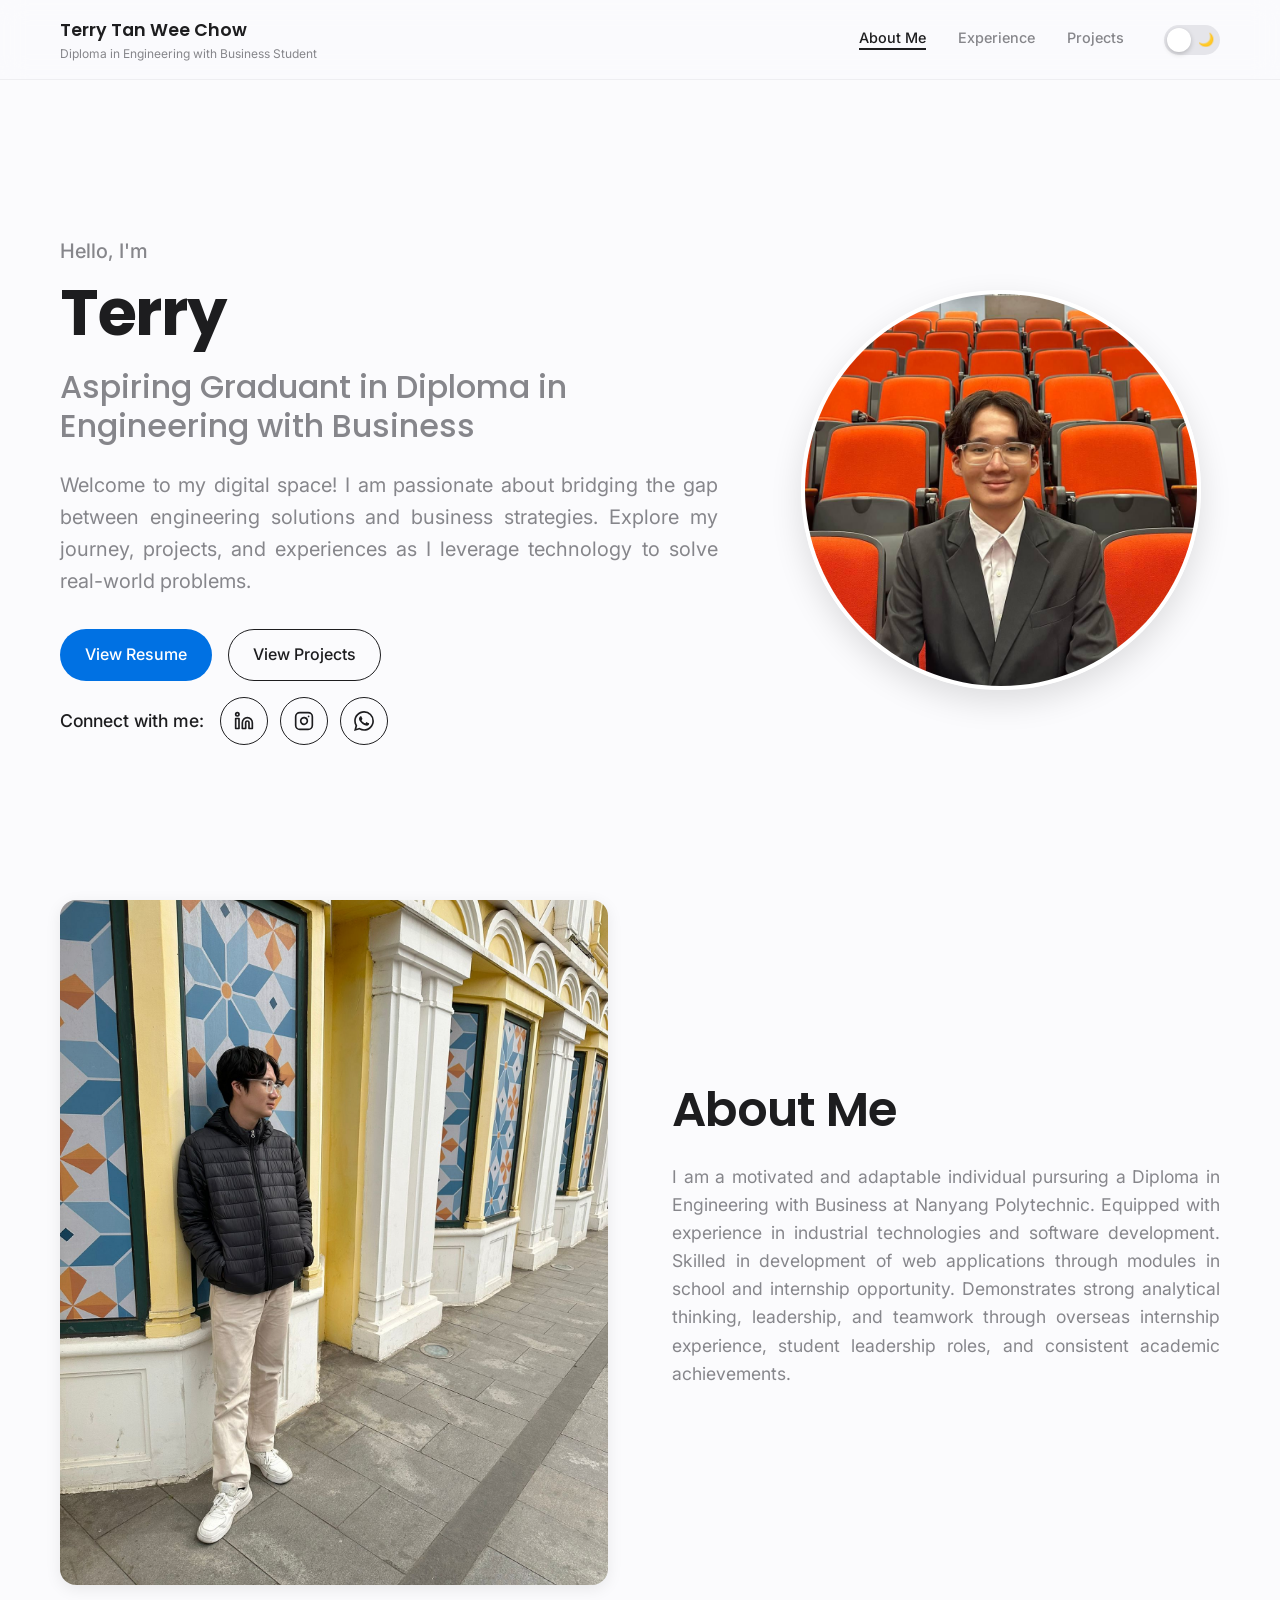
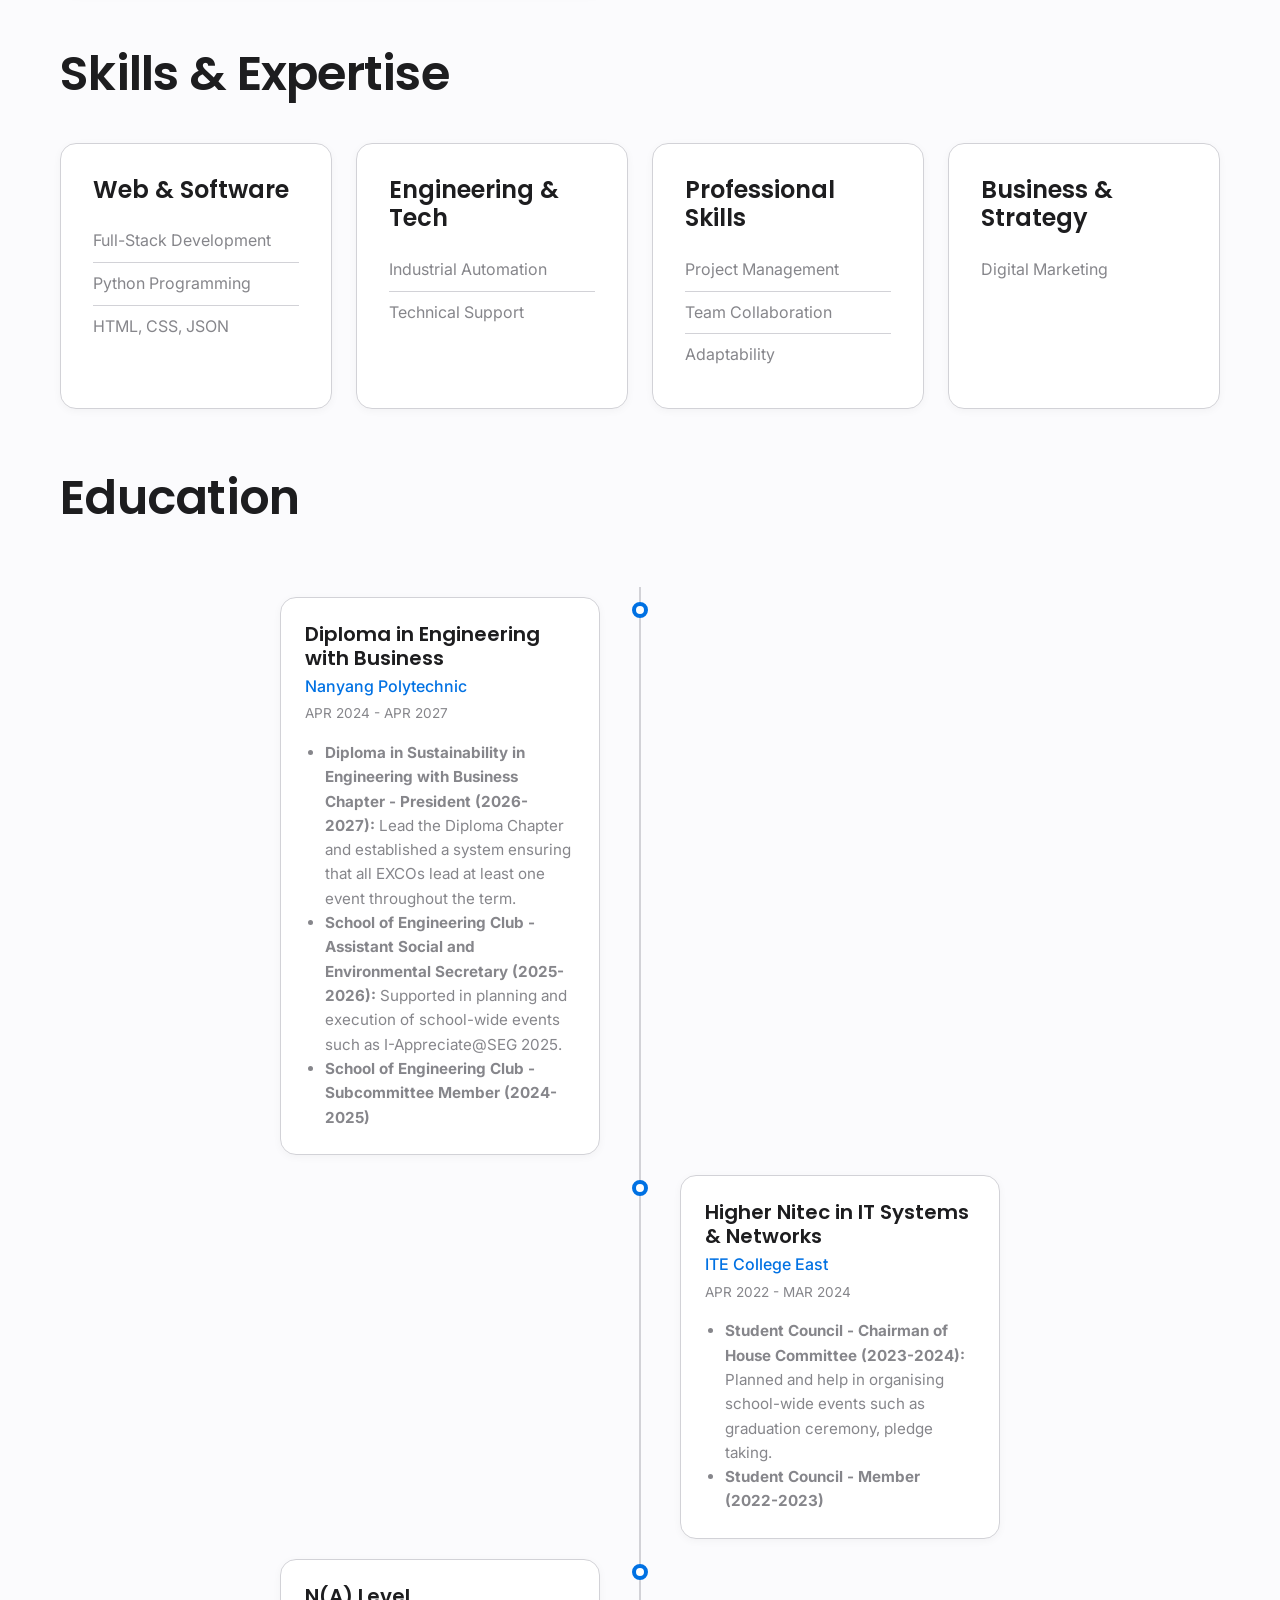
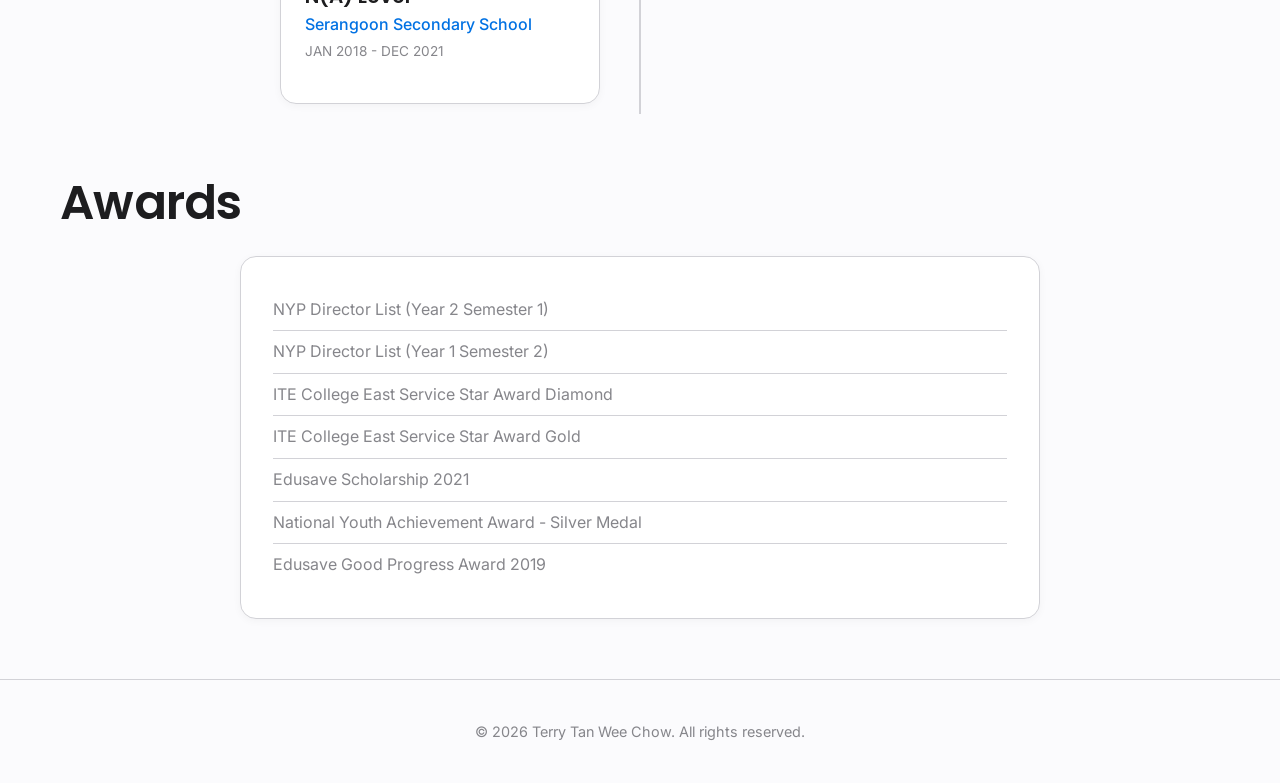
==== index.html @ 7a1ddddc "Add files via upload" ====
<!DOCTYPE html>
<html lang="en">

<head>
  <meta charset="UTF-8">
  <meta name="viewport" content="width=device-width, initial-scale=1.0">
  <title>About Me | Portfolio</title>
  <link rel="stylesheet" href="style/style.css">
  <link rel="preconnect" href="https://fonts.googleapis.com">
  <link rel="preconnect" href="https://fonts.gstatic.com" crossorigin>
  <link
    href="https://fonts.googleapis.com/css2?family=Inter:wght@300;400;500;600&family=Poppins:wght@500;600;700&display=swap"
    rel="stylesheet">
</head>

<body>

  <!-- Navigation -->
  <nav class="navbar" id="navbar">
    <div class="nav-container">
      <div class="nav-brand">
        <span class="nav-name">Terry Tan Wee Chow</span>
        <span class="nav-subtitle">Diploma in Engineering with Business Student</span>
      </div>
      <button class="mobile-menu-btn" id="mobileMenuBtn" aria-label="Toggle Menu">
        <span class="mobile-menu-icon"></span>
      </button>
      <ul class="nav-links" id="navLinks">
        <li><a href="index.html" class="nav-link active">About Me</a></li>
        <li><a href="resume.html" class="nav-link">Experience</a></li>
        <li><a href="project.html" class="nav-link">Projects</a></li>
        <li style="display: flex; align-items: center; margin-left: 8px;">
          <label class="theme-switch" for="darkModeToggle" aria-label="Toggle Dark Mode">
            <input type="checkbox" id="darkModeToggle" />
            <div class="theme-slider">
              <span class="icon">☀️</span>
              <span class="icon">🌙</span>
            </div>
          </label>
        </li>
      </ul>
    </div>
  </nav>

  <!-- Hero Section -->
  <section class="hero container fade-in delay-1">
    <div class="hero-grid">
      <div class="hero-content">
        <span class="hero-greeting">Hello, I'm</span>
        <h1 class="heading-xl">Terry</h1>
        <h2 class="text-muted" style="font-size: clamp(1.2rem, 3vw, 2rem); font-weight: 500; margin-bottom: 24px;">
          Aspiring Graduant in Diploma in Engineering with Business</h2>
        <p class="text-lead" style="text-align: justify;">
          Welcome to my digital space! I am passionate about bridging the gap between engineering solutions and business
          strategies. Explore my journey, projects, and experiences as I leverage technology to solve real-world
          problems.
        </p>
        <div class="btn-group">
          <a href="resume.html" class="btn btn-primary">View Resume</a>
          <a href="project.html" class="btn btn-secondary">View Projects</a>
          <div style="display: flex; align-items: center; gap: 12px; flex-wrap: wrap;">
            <span style="font-weight: 500; font-size: 1.1rem; margin-right: 4px;">Connect with me:</span>
            <a href="https://www.linkedin.com/in/terry-tan-40a7b7249" class="btn btn-secondary btn-icon"
              aria-label="LinkedIn">
              <svg viewBox="0 0 24 24" fill="none" stroke="currentColor" stroke-width="2" stroke-linecap="round"
                stroke-linejoin="round" style="width: 20px; height: 20px;">
                <path d="M16 8a6 6 0 0 1 6 6v7h-4v-7a2 2 0 0 0-2-2 2 2 0 0 0-2 2v7h-4v-7a6 6 0 0 1 6-6z"></path>
                <rect x="2" y="9" width="4" height="12"></rect>
                <circle cx="4" cy="4" r="2"></circle>
              </svg>
            </a>
            <a href="https://www.instagram.com/hello.terry_/?hl=en" class="btn btn-secondary btn-icon"
              aria-label="Instagram">
              <svg viewBox="0 0 24 24" fill="none" stroke="currentColor" stroke-width="2" stroke-linecap="round"
                stroke-linejoin="round" style="width: 20px; height: 20px;">
                <rect x="2" y="2" width="20" height="20" rx="5" ry="5"></rect>
                <path d="M16 11.37A4 4 0 1 1 12.63 8 4 4 0 0 1 16 11.37z"></path>
                <line x1="17.5" y1="6.5" x2="17.51" y2="6.5"></line>
              </svg>
            </a>
            <a href="https://wa.me/6590514748" class="btn btn-secondary btn-icon" aria-label="WhatsApp">
              <svg viewBox="0 0 24 24" fill="currentColor" stroke="none" style="width: 20px; height: 20px;">
                <path
                  d="M17.472 14.382c-.297-.149-1.758-.867-2.03-.967-.273-.099-.471-.148-.67.15-.197.297-.767.966-.94 1.164-.173.199-.347.223-.644.075-.297-.15-1.255-.463-2.39-1.475-.883-.788-1.48-1.761-1.653-2.059-.173-.297-.018-.458.13-.606.134-.133.298-.347.446-.52.149-.174.198-.298.298-.497.099-.198.05-.371-.025-.52-.075-.149-.669-1.612-.916-2.207-.242-.579-.487-.5-.669-.51a12.8 12.8 0 0 0-.57-.01c-.198 0-.52.074-.792.372-.272.297-1.04 1.016-1.04 2.479 0 1.462 1.065 2.875 1.213 3.074.149.198 2.096 3.2 5.077 4.487.709.306 1.262.489 1.694.625.712.227 1.36.195 1.871.118.571-.085 1.758-.719 2.006-1.413.248-.694.248-1.289.173-1.413-.074-.124-.272-.198-.57-.347m-5.421 7.403h-.004a9.87 9.87 0 0 1-5.031-1.378l-.361-.214-3.741.982.998-3.648-.235-.374a9.86 9.86 0 0 1-1.51-5.26c.001-5.45 4.436-9.884 9.888-9.884 2.64 0 5.122 1.03 6.988 2.898a9.825 9.825 0 0 1 2.893 6.994c-.003 5.45-4.437 9.884-9.885 9.884m8.413-18.297A11.815 11.815 0 0 0 12.05 0C5.495 0 .16 5.335.157 11.892c0 2.096.547 4.142 1.588 5.945L.057 24l6.305-1.654a11.882 11.882 0 0 0 5.683 1.448h.005c6.554 0 11.89-5.335 11.893-11.893a11.821 11.821 0 0 0-3.48-8.413Z">
                </path>
              </svg>
            </a>
          </div>
        </div>
      </div>
      <div class="hero-image-wrapper fade-in delay-2">
        <img src="style/images/Terry CV Photo.jpeg" alt="Profile Placeholder" class="hero-image" loading="lazy">
      </div>
    </div>
  </section>

  <!-- About Me Section -->
  <section class="container fade-in delay-2" id="about">
    <div class="about-grid">
      <div class="about-image-wrapper">
        <img src="style/images/portfolio photo.jpeg" alt="About Me Image Placeholder" class="about-image"
          loading="lazy">
      </div>
      <div class="about-text">
        <h2 class="heading-lg">About Me</h2>
        <p style="text-align: justify;">
          I am a motivated and adaptable individual pursuring a Diploma in Engineering with Business at Nanyang
          Polytechnic. Equipped with experience in industrial technologies and software development. Skilled in
          development of web applications through modules in school and internship opportunity. Demonstrates strong
          analytical thinking, leadership, and teamwork through overseas internship experience, student leadership
          roles, and consistent academic achievements.
        </p>
      </div>
    </div>
  </section>

  <!-- Skills Section -->
  <section class="container fade-in delay-3" style="padding-top: 60px;">
    <h2 class="heading-lg text-center">Skills & Expertise</h2>
    <div class="skills-grid">
      <!-- Web & Software Card -->
      <div class="skill-card">
        <h3 class="heading-md">Web & Software</h3>
        <ul class="skill-list">
          <li>Full-Stack Development</li>
          <li>Python Programming</li>
          <li>HTML, CSS, JSON</li>
        </ul>
      </div>
      <!-- Engineering Card -->
      <div class="skill-card">
        <h3 class="heading-md">Engineering & Tech</h3>
        <ul class="skill-list">
          <li>Industrial Automation</li>
          <li>Technical Support</li>
        </ul>
      </div>
      <!-- Professional Skills Card -->
      <div class="skill-card">
        <h3 class="heading-md">Professional Skills</h3>
        <ul class="skill-list">
          <li>Project Management</li>
          <li>Team Collaboration</li>
          <li>Adaptability</li>
        </ul>
      </div>
      <!-- Business Card -->
      <div class="skill-card">
        <h3 class="heading-md">Business & Strategy</h3>
        <ul class="skill-list">
          <li>Digital Marketing</li>
        </ul>
      </div>
    </div>
  </section>

  <!-- Education Section -->
  <section class="container fade-in delay-3" style="padding-top: 60px; margin-bottom: 60px;">
    <h2 class="heading-lg text-center">Education</h2>
    <div class="timeline">
      <!-- Nanyang Polytechnic -->
      <div class="timeline-item">
        <div class="timeline-dot"></div>
        <div class="timeline-content">
          <h3 class="job-title">Diploma in Engineering with Business</h3>
          <p class="company-name">Nanyang Polytechnic</p>
          <p class="duration">APR 2024 - APR 2027</p>
          <ul class="text-muted" style="list-style-type: disc; padding-left: 20px; font-size: 0.95rem;">
            <li><strong>Diploma in Sustainability in Engineering with Business Chapter - President (2026-2027):</strong>
              Lead the Diploma Chapter and established a system ensuring that all EXCOs lead at least one event
              throughout the term.</li>
            <li><strong>School of Engineering Club - Assistant Social and Environmental Secretary (2025-2026):</strong>
              Supported in planning and execution of school-wide events such as I-Appreciate@SEG 2025.</li>
            <li><strong>School of Engineering Club - Subcommittee Member (2024-2025)</strong></li>
          </ul>
        </div>
      </div>
      <!-- ITE College East -->
      <div class="timeline-item">
        <div class="timeline-dot"></div>
        <div class="timeline-content">
          <h3 class="job-title">Higher Nitec in IT Systems & Networks</h3>
          <p class="company-name">ITE College East</p>
          <p class="duration">APR 2022 - MAR 2024</p>
          <ul class="text-muted" style="list-style-type: disc; padding-left: 20px; font-size: 0.95rem;">
            <li><strong>Student Council - Chairman of House Committee (2023-2024):</strong> Planned and help in
              organising school-wide events such as graduation ceremony, pledge taking.</li>
            <li><strong>Student Council - Member (2022-2023)</strong></li>
          </ul>
        </div>
      </div>
      <!-- Serangoon Secondary School -->
      <div class="timeline-item">
        <div class="timeline-dot"></div>
        <div class="timeline-content">
          <h3 class="job-title">N(A) Level</h3>
          <p class="company-name">Serangoon Secondary School</p>
          <p class="duration">JAN 2018 - DEC 2021</p>
        </div>
      </div>
    </div>
  </section>

  <!-- Awards Section -->
  <section class="container fade-in delay-3" style="margin-bottom: 60px;">
    <h2 class="heading-lg text-center">Awards</h2>
    <div
      style="max-width: 800px; margin: 0 auto; background: var(--card-bg); padding: 32px; border-radius: var(--radius-md); box-shadow: var(--shadow-sm); border: 1px solid var(--border-color);">
      <ul class="skill-list" style="margin-top: 0;">
        <li>NYP Director List (Year 2 Semester 1)</li>
        <li>NYP Director List (Year 1 Semester 2)</li>
        <li>ITE College East Service Star Award Diamond</li>
        <li>ITE College East Service Star Award Gold</li>
        <li>Edusave Scholarship 2021</li>
        <li>National Youth Achievement Award - Silver Medal</li>
        <li>Edusave Good Progress Award 2019</li>
      </ul>
    </div>
  </section>

  <!-- Footer -->
  <footer>
    <div class="container">
      <p>&copy; 2026 Terry Tan Wee Chow. All rights reserved.</p>
    </div>
  </footer>

  <script>
    // Mobile Menu Toggle
    const mobileMenuBtn = document.getElementById('mobileMenuBtn');
    const navLinks = document.getElementById('navLinks');

    mobileMenuBtn.addEventListener('click', () => {
      navLinks.classList.toggle('active');
    });

    // Navbar scroll effect
    const navbar = document.getElementById('navbar');
    window.addEventListener('scroll', () => {
      if (window.scrollY > 50) {
        navbar.style.background = 'var(--nav-bg)';
        navbar.style.boxShadow = 'var(--shadow-sm)';
      } else {
        navbar.style.background = 'var(--nav-bg)';
        navbar.style.boxShadow = 'none';
      }
    });
  </script>
  <script src="style/theme.js"></script>
</body>

</html>
---- style/style.css ----
@import url('https://fonts.googleapis.com/css2?family=Inter:wght@300;400;500;600&family=Poppins:wght@500;600;700&display=swap');

:root {
  /* Colors */
  --bg-color: #fbfbfd;
  --text-primary: #1d1d1f;
  --text-secondary: #86868b;
  --card-bg: #ffffff;
  --accent-color: #0071e3;
  --accent-hover: #0077ed;
  --border-color: #d2d2d7;
  --nav-bg: rgba(251, 251, 253, 0.8);

  /* Typography */
  --font-heading: 'Poppins', sans-serif;
  --font-body: 'Inter', sans-serif;

  /* Spacing */
  --section-padding: 100px 20px;
  --max-width: 1200px;

  /* Effects */
  --shadow-sm: 0 2px 8px rgba(0, 0, 0, 0.04);
  --shadow-md: 0 4px 16px rgba(0, 0, 0, 0.08);
  --shadow-lg: 0 12px 32px rgba(0, 0, 0, 0.12);
  --radius-sm: 8px;
  --radius-md: 16px;
  --radius-lg: 24px;
  --radius-full: 9999px;
  
  /* Transitions */
  --transition-fast: 0.2s cubic-bezier(0.25, 0.1, 0.25, 1);
  --transition-normal: 0.3s cubic-bezier(0.25, 0.1, 0.25, 1);
}

[data-theme="dark"] {
  --bg-color: #000000;
  --text-primary: #f5f5f7;
  --text-secondary: #a1a1a6;
  --card-bg: #1c1c1e;
  --border-color: #38383a;
  --nav-bg: rgba(0, 0, 0, 0.8);
}

/* Base Styles */
* {
  margin: 0;
  padding: 0;
  box-sizing: border-box;
}

body {
  font-family: var(--font-body);
  background-color: var(--bg-color);
  color: var(--text-primary);
  line-height: 1.6;
  -webkit-font-smoothing: antialiased;
}

h1, h2, h3, h4, h5, h6 {
  font-family: var(--font-heading);
  color: var(--text-primary);
  line-height: 1.2;
}

a {
  text-decoration: none;
  color: inherit;
}

ul {
  list-style: none;
}

img {
  max-width: 100%;
  height: auto;
  display: block;
}

.container {
  max-width: var(--max-width);
  margin: 0 auto;
  padding: 0 20px;
}

/* Typography Classes */
.heading-xl {
  font-size: clamp(2.5rem, 5vw, 4.5rem);
  font-weight: 700;
  letter-spacing: -0.02em;
  margin-bottom: 16px;
}

.heading-lg {
  font-size: clamp(2rem, 4vw, 3rem);
  font-weight: 600;
  letter-spacing: -0.015em;
  margin-bottom: 24px;
}

.heading-md {
  font-size: 1.5rem;
  font-weight: 600;
  margin-bottom: 12px;
}

.text-lead {
  font-size: 1.25rem;
  color: var(--text-secondary);
  font-weight: 400;
  margin-bottom: 32px;
  text-align: justify;
}

.text-muted {
  color: var(--text-secondary);
}

/* Animations */
@keyframes fadeIn {
  from { opacity: 0; transform: translateY(20px); }
  to { opacity: 1; transform: translateY(0); }
}

.fade-in {
  animation: fadeIn 0.8s cubic-bezier(0.25, 0.1, 0.25, 1) forwards;
  opacity: 0;
}

.delay-1 { animation-delay: 0.1s; }
.delay-2 { animation-delay: 0.2s; }
.delay-3 { animation-delay: 0.3s; }

/* Navigation */
.navbar {
  position: fixed;
  top: 0;
  left: 0;
  width: 100%;
  background: var(--nav-bg);
  backdrop-filter: blur(12px);
  -webkit-backdrop-filter: blur(12px);
  z-index: 1000;
  border-bottom: 1px solid rgba(210, 210, 215, 0.3);
  transition: all var(--transition-normal);
}

.nav-container {
  display: flex;
  justify-content: space-between;
  align-items: center;
  padding: 16px 20px;
  max-width: var(--max-width);
  margin: 0 auto;
}

.nav-brand {
  display: flex;
  flex-direction: column;
}

.nav-name {
  font-family: var(--font-heading);
  font-weight: 600;
  font-size: 1.1rem;
}

.nav-subtitle {
  font-size: 0.75rem;
  color: var(--text-secondary);
}

.nav-links {
  display: flex;
  gap: 32px;
}

.nav-link {
  font-size: 0.9rem;
  font-weight: 500;
  color: var(--text-secondary);
  transition: color var(--transition-fast);
  position: relative;
}

.nav-link:hover {
  color: var(--text-primary);
}

.nav-link.active {
  color: var(--text-primary);
}

.nav-link::after {
  content: '';
  position: absolute;
  bottom: -4px;
  left: 0;
  width: 0;
  height: 2px;
  background-color: var(--text-primary);
  transition: width var(--transition-normal);
}

.nav-link:hover::after, .nav-link.active::after {
  width: 100%;
}

/* Mobile Menu Toggle */
.mobile-menu-btn {
  display: none;
  background: none;
  border: none;
  cursor: pointer;
  padding: 8px;
}

.mobile-menu-icon {
  display: block;
  width: 24px;
  height: 2px;
  background-color: var(--text-primary);
  position: relative;
  transition: background-color var(--transition-fast);
}

.mobile-menu-icon::before, .mobile-menu-icon::after {
  content: '';
  position: absolute;
  width: 100%;
  height: 100%;
  background-color: var(--text-primary);
  transition: transform var(--transition-fast);
  left: 0;
}

.mobile-menu-icon::before { transform: translateY(-6px); }
.mobile-menu-icon::after { transform: translateY(6px); }

/* Buttons */
.btn {
  display: inline-flex;
  align-items: center;
  justify-content: center;
  padding: 12px 24px;
  border-radius: var(--radius-full);
  font-size: 1rem;
  font-weight: 500;
  text-align: center;
  cursor: pointer;
  transition: all var(--transition-normal);
  border: 1px solid transparent;
}

.btn-primary {
  background-color: var(--accent-color);
  color: white;
}

.btn-primary:hover {
  background-color: var(--accent-hover);
  transform: translateY(-2px);
  box-shadow: var(--shadow-md);
}

.btn-secondary {
  background-color: transparent;
  color: var(--text-primary);
  border-color: var(--text-primary);
}

.btn-secondary:hover {
  background-color: var(--text-primary);
  color: white;
  transform: translateY(-2px);
}

.btn-group {
  display: flex;
  gap: 16px;
  flex-wrap: wrap;
}

/* Sections */
section {
  padding: var(--section-padding);
}

/* Hero Section */
.hero {
  min-height: 100vh;
  display: flex;
  align-items: center;
  padding-top: 80px; /* Offset for navbar */
}

.hero-grid {
  display: grid;
  grid-template-columns: 1.2fr 0.8fr;
  gap: 64px;
  align-items: center;
}

.hero-content {
  display: flex;
  flex-direction: column;
  justify-content: center;
}

.hero-greeting {
  font-size: 1.25rem;
  font-weight: 500;
  color: var(--text-secondary);
  margin-bottom: 8px;
}

.hero-image-wrapper {
  position: relative;
  border-radius: var(--radius-full);
  overflow: hidden;
  aspect-ratio: 1;
  max-width: 400px;
  margin: 0 auto;
  box-shadow: var(--shadow-lg);
  border: 4px solid white;
}

.hero-image {
  width: 100%;
  height: 100%;
  object-fit: cover;
  transition: transform 0.5s ease;
}

.hero-image-wrapper:hover .hero-image {
  transform: scale(1.05);
}

/* About Section */
.about-grid {
  display: grid;
  grid-template-columns: 1fr 1fr;
  gap: 64px;
  align-items: center;
}

.about-image-wrapper {
  border-radius: var(--radius-md);
  overflow: hidden;
  box-shadow: var(--shadow-md);
}

.about-image {
  width: 100%;
  height: auto;
  aspect-ratio: 4/5;
  object-fit: cover;
}

.about-text p {
  margin-bottom: 16px;
  font-size: 1.1rem;
  color: var(--text-secondary);
}

/* Skills Section */
.skills-grid {
  display: grid;
  grid-template-columns: repeat(auto-fit, minmax(250px, 1fr));
  gap: 24px;
  margin-top: 40px;
}

.skill-card {
  background: var(--card-bg);
  padding: 32px;
  border-radius: var(--radius-md);
  box-shadow: var(--shadow-sm);
  transition: all var(--transition-normal);
  border: 1px solid var(--border-color);
}

.skill-card:hover {
  transform: translateY(-5px);
  box-shadow: var(--shadow-md);
}

.skill-list {
  margin-top: 16px;
}

.skill-list li {
  padding: 8px 0;
  border-bottom: 1px solid var(--border-color);
  color: var(--text-secondary);
}

.skill-list li:last-child {
  border-bottom: none;
}

/* Timeline (Resume) */
.timeline {
  position: relative;
  max-width: 800px;
  margin: 60px auto 0;
}

.timeline::before {
  content: '';
  position: absolute;
  width: 2px;
  background-color: var(--border-color);
  top: 0;
  bottom: 0;
  left: 50%;
  margin-left: -1px;
}

.timeline-item {
  padding: 10px 40px;
  position: relative;
  background-color: inherit;
  width: 50%;
}

.timeline-item:nth-child(odd) {
  left: 0;
}

.timeline-item:nth-child(even) {
  left: 50%;
}

.timeline-dot {
  position: absolute;
  width: 16px;
  height: 16px;
  background-color: white;
  border: 4px solid var(--accent-color);
  border-radius: 50%;
  top: 15px;
  z-index: 1;
}

.timeline-item:nth-child(odd) .timeline-dot {
  right: -8px;
}

.timeline-item:nth-child(even) .timeline-dot {
  left: -8px;
}

.timeline-content {
  padding: 24px;
  background-color: var(--card-bg);
  border-radius: var(--radius-md);
  box-shadow: var(--shadow-sm);
  transition: all var(--transition-normal);
  border: 1px solid var(--border-color);
}

.timeline-content:hover {
  transform: translateY(-5px);
  box-shadow: var(--shadow-md);
}

.company-logo {
  width: 48px;
  height: 48px;
  border-radius: var(--radius-sm);
  background-color: #f0f0f0;
  margin-bottom: 16px;
  object-fit: cover;
}

.job-title {
  font-family: var(--font-heading);
  font-size: 1.25rem;
  font-weight: 600;
  margin-bottom: 4px;
}

.company-name {
  color: var(--accent-color);
  font-weight: 500;
  margin-bottom: 4px;
}

.duration {
  font-size: 0.85rem;
  color: var(--text-secondary);
  margin-bottom: 16px;
}

.responsibilities {
  font-size: 0.95rem;
  color: var(--text-secondary);
  padding-left: 20px;
  list-style-type: disc;
}

.responsibilities li {
  margin-bottom: 8px;
}

/* Certifications */
.certs-grid {
  display: grid;
  grid-template-columns: repeat(auto-fit, minmax(300px, 1fr));
  gap: 24px;
  margin-top: 40px;
}

.cert-card {
  display: flex;
  align-items: center;
  gap: 20px;
  background: var(--card-bg);
  padding: 24px;
  border-radius: var(--radius-md);
  box-shadow: var(--shadow-sm);
  border: 1px solid var(--border-color);
  transition: all var(--transition-normal);
}

.cert-card:hover {
  transform: translateY(-3px);
  box-shadow: var(--shadow-md);
}

.cert-image {
  width: 60px;
  height: 60px;
  border-radius: var(--radius-sm);
  background-color: #f0f0f0;
  object-fit: cover;
}

.cert-info h4 {
  font-size: 1.1rem;
  margin-bottom: 4px;
}

.cert-info p {
  font-size: 0.9rem;
  color: var(--text-secondary);
}

.cert-date {
  font-size: 0.8rem;
  color: var(--text-secondary);
  margin-top: 4px;
}

/* Projects Gallery */
.projects-header {
  text-align: center;
  max-width: 800px;
  margin: 0 auto 60px;
  padding-top: 120px; /* Space for navbar */
}

.project-grid {
  display: grid;
  grid-template-columns: repeat(auto-fill, minmax(350px, 1fr));
  gap: 40px;
}

.project-card {
  background: var(--card-bg);
  border-radius: var(--radius-md);
  overflow: hidden;
  box-shadow: var(--shadow-sm);
  transition: all var(--transition-normal);
  border: 1px solid var(--border-color);
  display: flex;
  flex-direction: column;
}

.project-card:hover {
  transform: translateY(-8px);
  box-shadow: var(--shadow-lg);
}

.project-image-wrapper {
  width: 100%;
  aspect-ratio: 16/10;
  overflow: hidden;
  background-color: #f0f0f0;
}

.project-image {
  width: 100%;
  height: 100%;
  object-fit: cover;
  transition: transform 0.5s ease;
}

.project-card:hover .project-image {
  transform: scale(1.05);
}

.project-content {
  padding: 32px;
  display: flex;
  flex-direction: column;
  flex-grow: 1;
}

.project-title {
  font-size: 1.5rem;
  margin-bottom: 12px;
}

.project-description {
  color: var(--text-secondary);
  margin-bottom: 24px;
  flex-grow: 1;
  text-align: justify;
}

.project-tags {
  display: flex;
  flex-wrap: wrap;
  gap: 8px;
  margin-bottom: 24px;
}

.tag {
  background-color: var(--bg-color);
  color: var(--text-secondary);
  padding: 4px 12px;
  border-radius: var(--radius-full);
  font-size: 0.8rem;
  font-weight: 500;
  border: 1px solid var(--border-color);
}

.project-links {
  display: flex;
  gap: 16px;
}

.project-links .btn {
  padding: 8px 16px;
  font-size: 0.9rem;
}

/* Footer */
footer {
  text-align: center;
  padding: 40px 20px;
  border-top: 1px solid var(--border-color);
  color: var(--text-secondary);
  font-size: 0.9rem;
  margin-top: 40px;
}

/* Carousel */
.carousel-container {
  position: relative;
  overflow: hidden;
}

.carousel-track {
  display: flex;
  transition: transform 0.4s ease-in-out;
  height: 100%;
}

.carousel-slide {
  min-width: 100%;
  flex-shrink: 0;
  object-fit: cover;
}

.carousel-btn {
  position: absolute;
  top: 50%;
  transform: translateY(-50%);
  background: rgba(255, 255, 255, 0.7);
  border: none;
  width: 40px;
  height: 40px;
  border-radius: 50%;
  font-size: 18px;
  color: var(--text-primary);
  cursor: pointer;
  display: flex;
  align-items: center;
  justify-content: center;
  transition: background var(--transition-fast);
  z-index: 2;
  box-shadow: var(--shadow-sm);
}

.carousel-btn:hover {
  background: rgba(255, 255, 255, 1);
}

.prev-btn { left: 10px; }
.next-btn { right: 10px; }

/* Disable hover scale for carousel specifically */
.carousel-container:hover .project-image {
  transform: none;
}

/* Social Icon Button */
.btn-icon {
  padding: 12px;
  width: 48px;
  height: 48px;
  display: inline-flex;
  align-items: center;
  justify-content: center;
}

/* Theme Switch */
.theme-switch-wrapper {
  display: flex;
  align-items: center;
}

.theme-switch {
  display: inline-block;
  height: 30px;
  position: relative;
  width: 56px;
}

.theme-switch input {
  display: none;
}

.theme-slider {
  background-color: #e5e5ea;
  bottom: 0;
  cursor: pointer;
  left: 0;
  position: absolute;
  right: 0;
  top: 0;
  transition: .4s;
  border-radius: 34px;
  display: flex;
  align-items: center;
  justify-content: space-between;
  padding: 0 6px;
}

.theme-slider:before {
  background-color: #fff;
  bottom: 3px;
  content: "";
  height: 24px;
  left: 3px;
  position: absolute;
  transition: .4s;
  width: 24px;
  border-radius: 50%;
  z-index: 2;
  box-shadow: 0 2px 5px rgba(0,0,0,0.2);
}

input:checked + .theme-slider {
  background-color: var(--accent-color);
}

input:checked + .theme-slider:before {
  transform: translateX(26px);
}

.theme-slider .icon {
  font-size: 13px;
  z-index: 1;
  line-height: 1;
}

/* Responsive Design */
@media (max-width: 992px) {
  .hero-grid {
    grid-template-columns: 1fr;
    text-align: center;
    gap: 40px;
  }
  
  .hero-content {
    align-items: center;
  }
  
  .hero-image-wrapper {
    grid-row: 1;
    max-width: 300px;
  }
  
  .about-grid {
    grid-template-columns: 1fr;
  }
}

@media (max-width: 768px) {
  .nav-links {
    position: absolute;
    top: 100%;
    left: 0;
    width: 100%;
    background: var(--card-bg);
    flex-direction: column;
    padding: 20px;
    gap: 20px;
    box-shadow: var(--shadow-md);
    clip-path: polygon(0 0, 100% 0, 100% 0, 0 0);
    transition: clip-path var(--transition-normal);
  }
  
  .nav-links.active {
    clip-path: polygon(0 0, 100% 0, 100% 100%, 0 100%);
  }
  
  .mobile-menu-btn {
    display: block;
  }

  .timeline::before {
    left: 31px;
  }

  .timeline-item {
    width: 100%;
    padding-left: 70px;
    padding-right: 0;
  }

  .timeline-item:nth-child(even) {
    left: 0;
  }

  .timeline-dot {
    left: 22px !important;
  }
  
  .heading-xl {
    font-size: 2.5rem;
  }
  
  .heading-lg {
    font-size: 2rem;
  }
  
  .section-padding {
    padding: 60px 20px;
  }
  
  .project-grid {
    grid-template-columns: 1fr;
  }
}
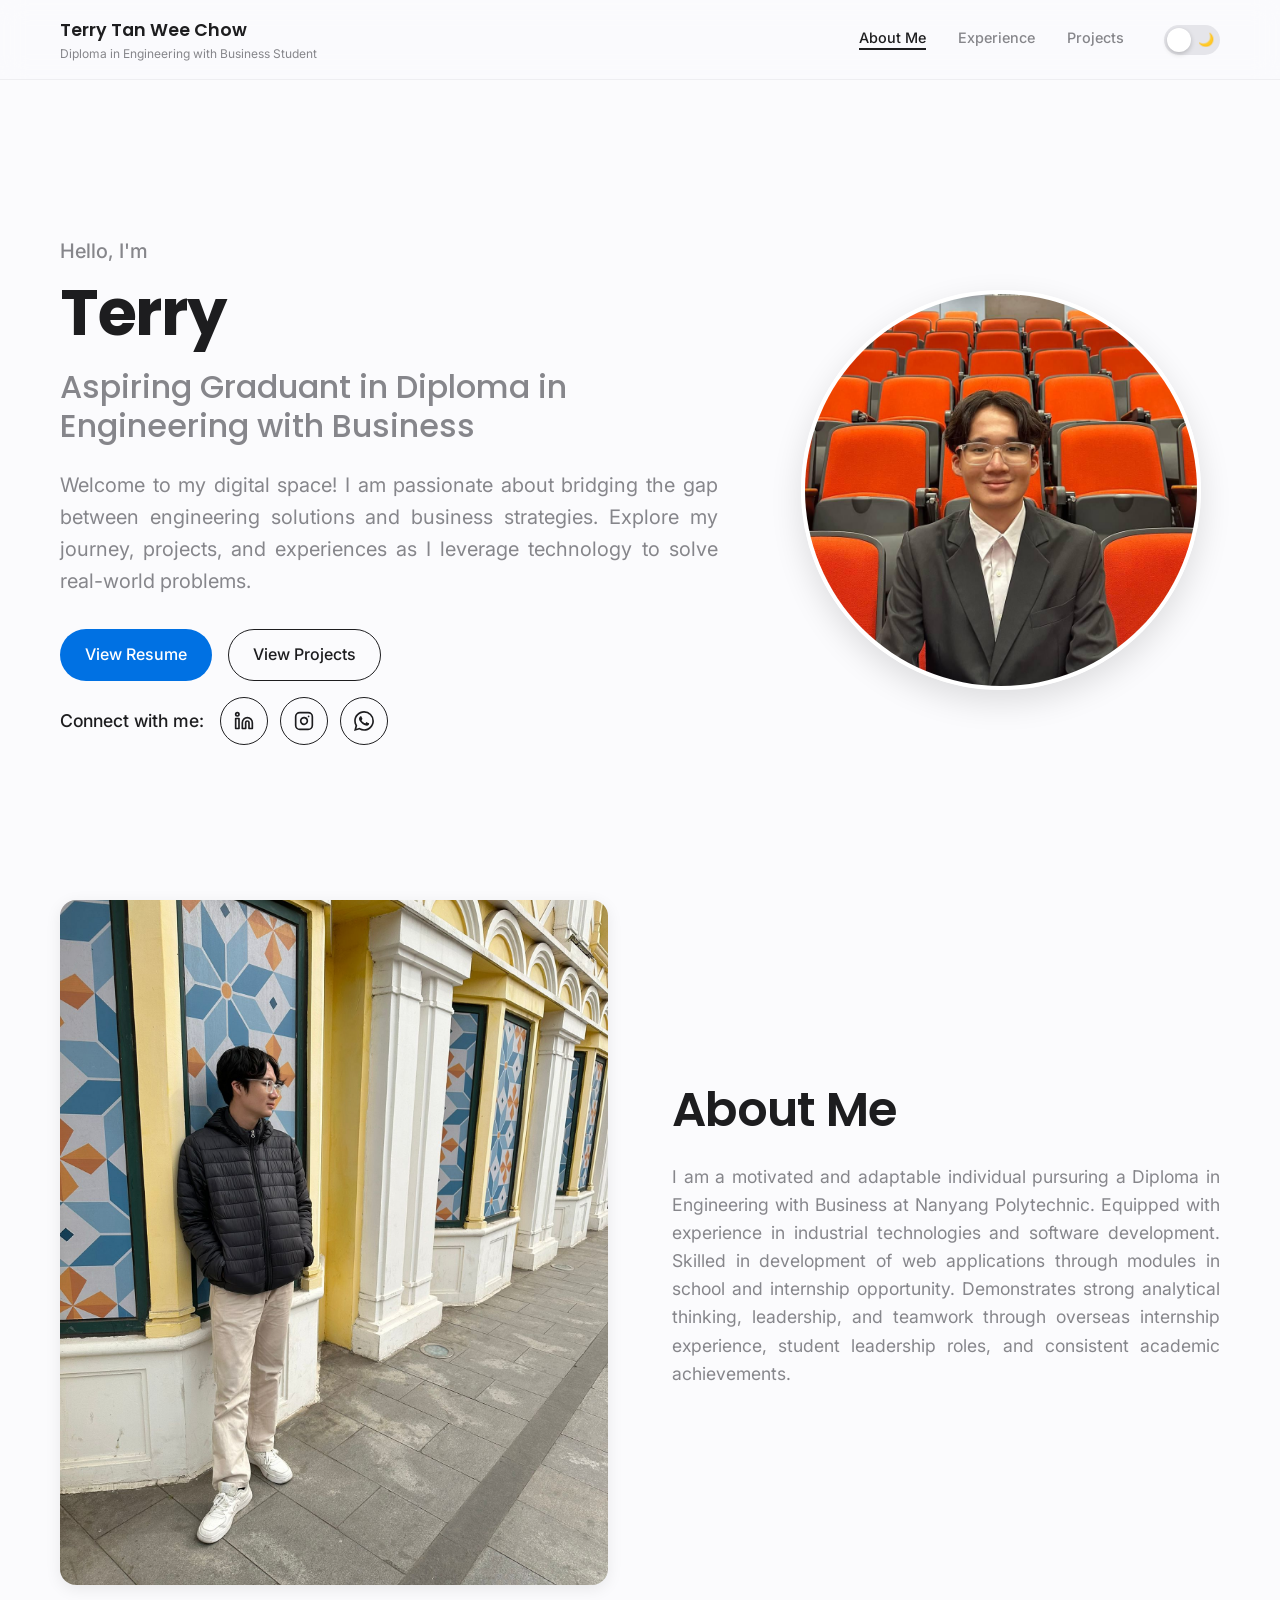
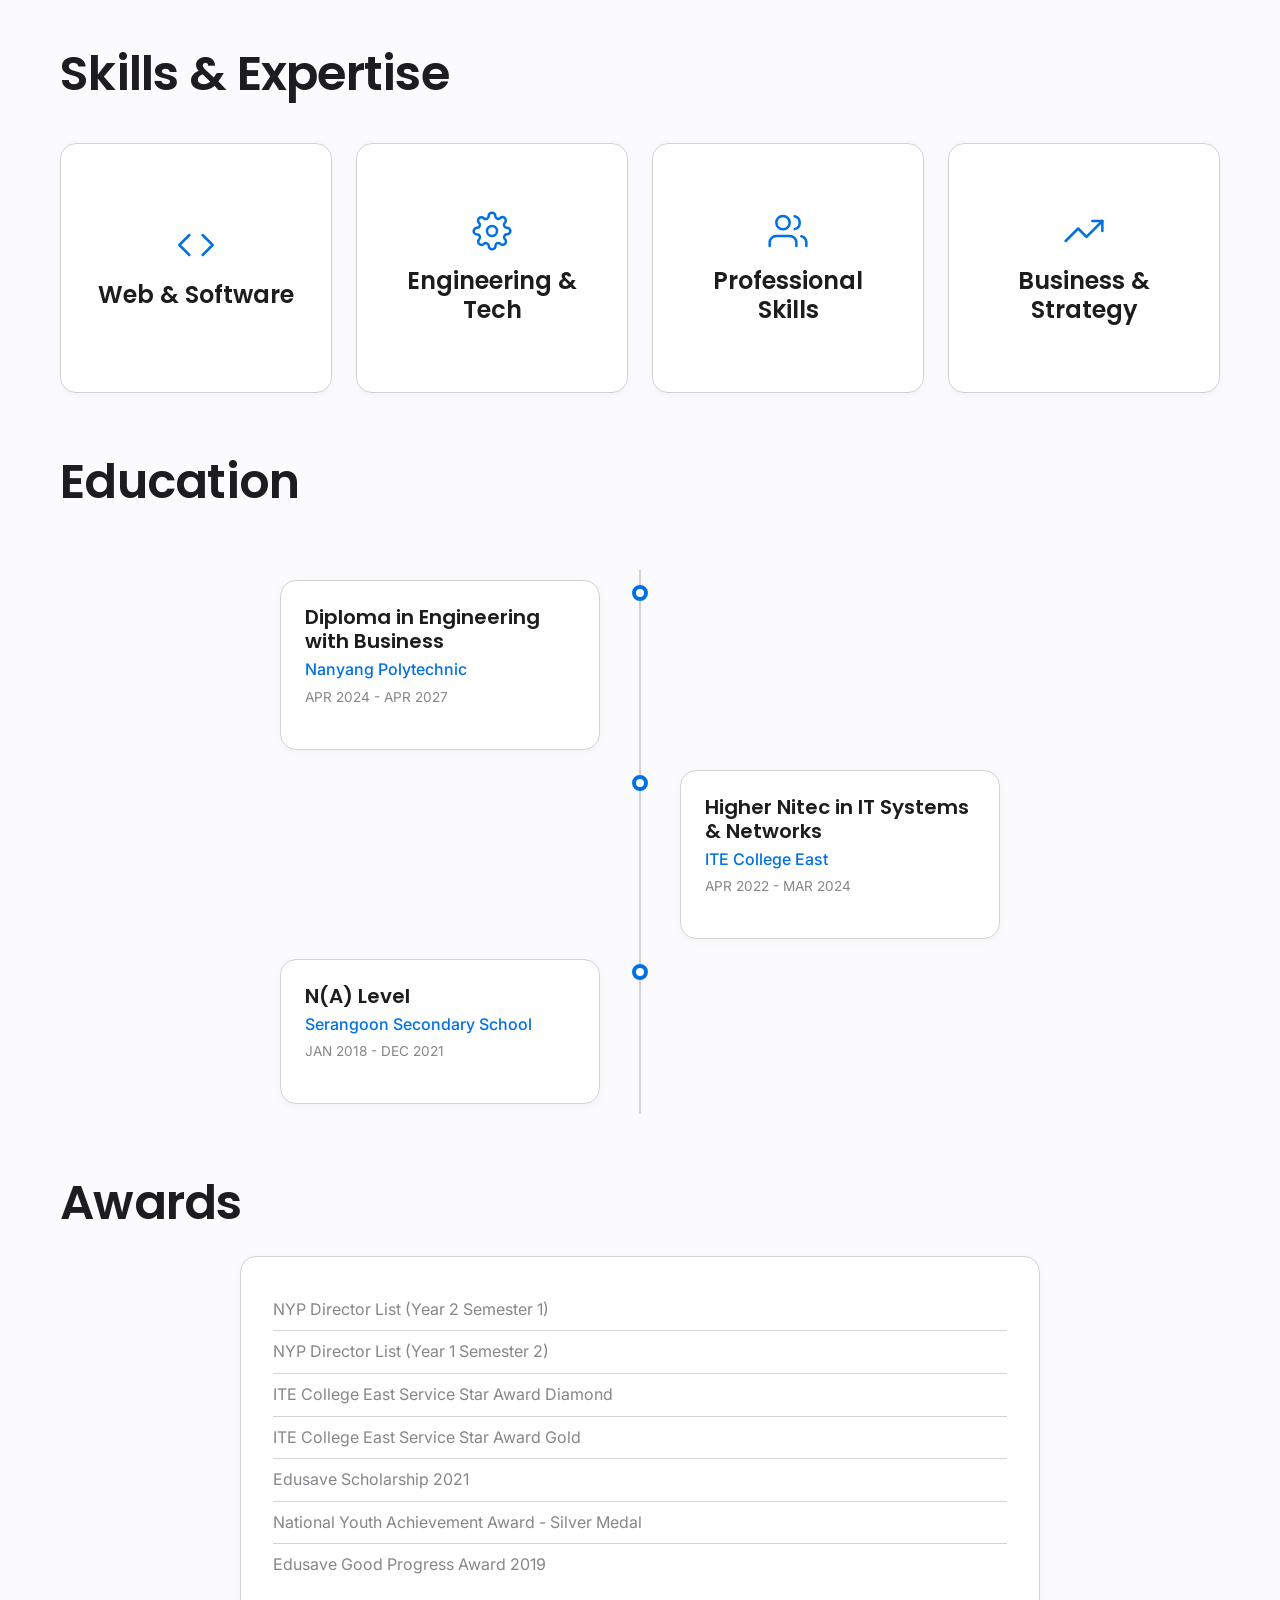
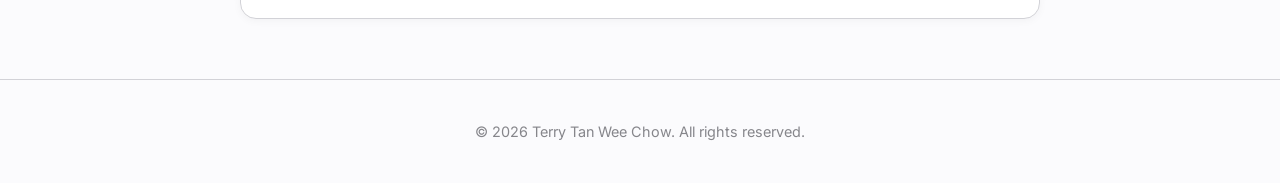
==== commit 58bb0ece: "Add files via upload" ====
--- a/index.html
+++ b/index.html
@@ -4,7 +4,7 @@
 <head>
   <meta charset="UTF-8">
   <meta name="viewport" content="width=device-width, initial-scale=1.0">
-  <title>About Me | Portfolio</title>
+  <title>About Me | Terry Digital Portfolio</title>
   <link rel="stylesheet" href="style/style.css">
   <link rel="preconnect" href="https://fonts.googleapis.com">
   <link rel="preconnect" href="https://fonts.gstatic.com" crossorigin>
@@ -95,7 +95,7 @@
   </section>
 
   <!-- About Me Section -->
-  <section class="container fade-in delay-2" id="about">
+  <section class="container scroll-fade-up" id="about">
     <div class="about-grid">
       <div class="about-image-wrapper">
         <img src="style/images/portfolio photo.jpeg" alt="About Me Image Placeholder" class="about-image"
@@ -115,57 +115,103 @@
   </section>
 
   <!-- Skills Section -->
-  <section class="container fade-in delay-3" style="padding-top: 60px;">
+  <section class="container scroll-fade-up" style="padding-top: 60px;">
     <h2 class="heading-lg text-center">Skills & Expertise</h2>
     <div class="skills-grid">
       <!-- Web & Software Card -->
-      <div class="skill-card">
-        <h3 class="heading-md">Web & Software</h3>
-        <ul class="skill-list">
-          <li>Full-Stack Development</li>
-          <li>Python Programming</li>
-          <li>HTML, CSS, JSON</li>
-        </ul>
+      <div class="skill-card" onclick="this.classList.toggle('flipped')">
+        <div class="flip-card-inner">
+          <div class="flip-card-front">
+            <svg width="40" height="40" viewBox="0 0 24 24" fill="none" stroke="currentColor" stroke-width="1.5" stroke-linecap="round" stroke-linejoin="round" style="margin-bottom: 16px; color: var(--accent-color);">
+              <polyline points="16 18 22 12 16 6"></polyline>
+              <polyline points="8 6 2 12 8 18"></polyline>
+            </svg>
+            <h3 class="heading-md" style="margin: 0;">Web & Software</h3>
+          </div>
+          <div class="flip-card-back">
+            <h3 class="heading-md">Web & Software</h3>
+            <ul class="skill-list">
+              <li>Full-Stack Development</li>
+              <li>Python Programming</li>
+              <li>HTML, CSS, JSON</li>
+            </ul>
+          </div>
+        </div>
       </div>
       <!-- Engineering Card -->
-      <div class="skill-card">
-        <h3 class="heading-md">Engineering & Tech</h3>
-        <ul class="skill-list">
-          <li>Industrial Automation</li>
-          <li>Technical Support</li>
-        </ul>
+      <div class="skill-card" onclick="this.classList.toggle('flipped')">
+        <div class="flip-card-inner">
+          <div class="flip-card-front">
+            <svg width="40" height="40" viewBox="0 0 24 24" fill="none" stroke="currentColor" stroke-width="1.5" stroke-linecap="round" stroke-linejoin="round" style="margin-bottom: 16px; color: var(--accent-color);">
+              <circle cx="12" cy="12" r="3"></circle>
+              <path d="M19.4 15a1.65 1.65 0 0 0 .33 1.82l.06.06a2 2 0 0 1 0 2.83 2 2 0 0 1-2.83 0l-.06-.06a1.65 1.65 0 0 0-1.82-.33 1.65 1.65 0 0 0-1 1.51V21a2 2 0 0 1-2 2 2 2 0 0 1-2-2v-.09A1.65 1.65 0 0 0 9 19.4a1.65 1.65 0 0 0-1.82.33l-.06.06a2 2 0 0 1-2.83 0 2 2 0 0 1 0-2.83l.06-.06a1.65 1.65 0 0 0 .33-1.82 1.65 1.65 0 0 0-1.51-1H3a2 2 0 0 1-2-2 2 2 0 0 1 2-2h.09A1.65 1.65 0 0 0 4.6 9a1.65 1.65 0 0 0-.33-1.82l-.06-.06a2 2 0 0 1 0-2.83 2 2 0 0 1 2.83 0l.06.06a1.65 1.65 0 0 0 1.82.33H9a1.65 1.65 0 0 0 1-1.51V3a2 2 0 0 1 2-2 2 2 0 0 1 2 2v.09a1.65 1.65 0 0 0 1 1.51 1.65 1.65 0 0 0 1.82-.33l.06-.06a2 2 0 0 1 2.83 0 2 2 0 0 1 0 2.83l-.06.06a1.65 1.65 0 0 0-.33 1.82V9a1.65 1.65 0 0 0 1.51 1H21a2 2 0 0 1 2 2 2 2 0 0 1-2 2h-.09a1.65 1.65 0 0 0-1.51 1z"></path>
+            </svg>
+            <h3 class="heading-md" style="margin: 0;">Engineering & Tech</h3>
+          </div>
+          <div class="flip-card-back">
+            <h3 class="heading-md">Engineering & Tech</h3>
+            <ul class="skill-list">
+              <li>Industrial Automation</li>
+              <li>Technical Support</li>
+            </ul>
+          </div>
+        </div>
       </div>
       <!-- Professional Skills Card -->
-      <div class="skill-card">
-        <h3 class="heading-md">Professional Skills</h3>
-        <ul class="skill-list">
-          <li>Project Management</li>
-          <li>Team Collaboration</li>
-          <li>Adaptability</li>
-        </ul>
+      <div class="skill-card" onclick="this.classList.toggle('flipped')">
+        <div class="flip-card-inner">
+          <div class="flip-card-front">
+            <svg width="40" height="40" viewBox="0 0 24 24" fill="none" stroke="currentColor" stroke-width="1.5" stroke-linecap="round" stroke-linejoin="round" style="margin-bottom: 16px; color: var(--accent-color);">
+              <path d="M17 21v-2a4 4 0 0 0-4-4H5a4 4 0 0 0-4 4v2"></path>
+              <circle cx="9" cy="7" r="4"></circle>
+              <path d="M23 21v-2a4 4 0 0 0-3-3.87"></path>
+              <path d="M16 3.13a4 4 0 0 1 0 7.75"></path>
+            </svg>
+            <h3 class="heading-md" style="margin: 0;">Professional Skills</h3>
+          </div>
+          <div class="flip-card-back">
+            <h3 class="heading-md">Professional Skills</h3>
+            <ul class="skill-list">
+              <li>Project Management</li>
+              <li>Team Collaboration</li>
+              <li>Adaptability</li>
+            </ul>
+          </div>
+        </div>
       </div>
       <!-- Business Card -->
-      <div class="skill-card">
-        <h3 class="heading-md">Business & Strategy</h3>
-        <ul class="skill-list">
-          <li>Digital Marketing</li>
-        </ul>
+      <div class="skill-card" onclick="this.classList.toggle('flipped')">
+        <div class="flip-card-inner">
+          <div class="flip-card-front">
+            <svg width="40" height="40" viewBox="0 0 24 24" fill="none" stroke="currentColor" stroke-width="1.5" stroke-linecap="round" stroke-linejoin="round" style="margin-bottom: 16px; color: var(--accent-color);">
+              <polyline points="23 6 13.5 15.5 8.5 10.5 1 18"></polyline>
+              <polyline points="17 6 23 6 23 12"></polyline>
+            </svg>
+            <h3 class="heading-md" style="margin: 0;">Business & Strategy</h3>
+          </div>
+          <div class="flip-card-back">
+            <h3 class="heading-md">Business & Strategy</h3>
+            <ul class="skill-list">
+              <li>Digital Marketing</li>
+            </ul>
+          </div>
+        </div>
       </div>
     </div>
   </section>
 
   <!-- Education Section -->
-  <section class="container fade-in delay-3" style="padding-top: 60px; margin-bottom: 60px;">
+  <section class="container scroll-fade-up" style="padding-top: 60px; margin-bottom: 60px;">
     <h2 class="heading-lg text-center">Education</h2>
-    <div class="timeline">
+    <div class="timeline" id="education-timeline">
       <!-- Nanyang Polytechnic -->
       <div class="timeline-item">
         <div class="timeline-dot"></div>
-        <div class="timeline-content">
+        <div class="timeline-content" style="cursor: pointer;" onclick="toggleTimeline(this)">
           <h3 class="job-title">Diploma in Engineering with Business</h3>
           <p class="company-name">Nanyang Polytechnic</p>
           <p class="duration">APR 2024 - APR 2027</p>
-          <ul class="text-muted" style="list-style-type: disc; padding-left: 20px; font-size: 0.95rem;">
+          <ul class="text-muted timeline-description" style="list-style-type: disc; padding-left: 20px; font-size: 0.95rem;">
             <li><strong>Diploma in Sustainability in Engineering with Business Chapter - President (2026-2027):</strong>
               Lead the Diploma Chapter and established a system ensuring that all EXCOs lead at least one event
               throughout the term.</li>
@@ -178,11 +224,11 @@
       <!-- ITE College East -->
       <div class="timeline-item">
         <div class="timeline-dot"></div>
-        <div class="timeline-content">
+        <div class="timeline-content" style="cursor: pointer;" onclick="toggleTimeline(this)">
           <h3 class="job-title">Higher Nitec in IT Systems & Networks</h3>
           <p class="company-name">ITE College East</p>
           <p class="duration">APR 2022 - MAR 2024</p>
-          <ul class="text-muted" style="list-style-type: disc; padding-left: 20px; font-size: 0.95rem;">
+          <ul class="text-muted timeline-description" style="list-style-type: disc; padding-left: 20px; font-size: 0.95rem;">
             <li><strong>Student Council - Chairman of House Committee (2023-2024):</strong> Planned and help in
               organising school-wide events such as graduation ceremony, pledge taking.</li>
             <li><strong>Student Council - Member (2022-2023)</strong></li>
@@ -192,7 +238,7 @@
       <!-- Serangoon Secondary School -->
       <div class="timeline-item">
         <div class="timeline-dot"></div>
-        <div class="timeline-content">
+        <div class="timeline-content" style="cursor: pointer;" onclick="toggleTimeline(this)">
           <h3 class="job-title">N(A) Level</h3>
           <p class="company-name">Serangoon Secondary School</p>
           <p class="duration">JAN 2018 - DEC 2021</p>
@@ -225,6 +271,14 @@
     </div>
   </footer>
 
+  <!-- Scroll to Top Button -->
+  <button id="scrollToTopBtn" class="scroll-to-top" aria-label="Scroll to top">
+    <svg viewBox="0 0 24 24" fill="none" stroke="currentColor" stroke-width="2" stroke-linecap="round" stroke-linejoin="round">
+      <path d="M12 19V5"></path>
+      <polyline points="5 12 12 5 19 12"></polyline>
+    </svg>
+  </button>
+
   <script>
     // Mobile Menu Toggle
     const mobileMenuBtn = document.getElementById('mobileMenuBtn');
--- a/style/style.css
+++ b/style/style.css
@@ -132,6 +132,18 @@
 .delay-2 { animation-delay: 0.2s; }
 .delay-3 { animation-delay: 0.3s; }
 
+/* Scroll Animations */
+.scroll-fade-up {
+  opacity: 0;
+  transform: translateY(40px);
+  transition: opacity 0.8s cubic-bezier(0.25, 0.1, 0.25, 1), transform 0.8s cubic-bezier(0.25, 0.1, 0.25, 1);
+}
+
+.scroll-fade-up.is-visible {
+  opacity: 1;
+  transform: translateY(0);
+}
+
 /* Navigation */
 .navbar {
   position: fixed;
@@ -373,17 +385,53 @@
 }
 
 .skill-card {
-  background: var(--card-bg);
-  padding: 32px;
+  background: transparent;
+  perspective: 1000px;
+  min-height: 250px;
+  padding: 0;
+  border: none;
+  box-shadow: none;
+  cursor: pointer;
+  transition: transform var(--transition-normal);
+}
+
+.skill-card:hover {
+  transform: translateY(-5px);
+}
+
+.flip-card-inner {
+  position: relative;
+  width: 100%;
+  height: 100%;
+  text-align: center;
+  transition: transform 0.6s cubic-bezier(0.4, 0, 0.2, 1);
+  transform-style: preserve-3d;
+}
+
+.skill-card.flipped .flip-card-inner {
+  transform: rotateY(180deg);
+}
+
+.flip-card-front, .flip-card-back {
+  position: absolute;
+  width: 100%;
+  height: 100%;
+  -webkit-backface-visibility: hidden; /* Safari */
+  backface-visibility: hidden;
   border-radius: var(--radius-md);
   box-shadow: var(--shadow-sm);
-  transition: all var(--transition-normal);
   border: 1px solid var(--border-color);
-}
-
-.skill-card:hover {
-  transform: translateY(-5px);
-  box-shadow: var(--shadow-md);
+  padding: 32px;
+  background: var(--card-bg);
+  display: flex;
+  flex-direction: column;
+  justify-content: center;
+  align-items: center;
+}
+
+.flip-card-back {
+  transform: rotateY(180deg);
+  justify-content: flex-start;
 }
 
 .skill-list {
@@ -416,6 +464,20 @@
   bottom: 0;
   left: 50%;
   margin-left: -1px;
+}
+
+.timeline-description {
+  max-height: 0;
+  overflow: hidden;
+  opacity: 0;
+  margin-top: 0;
+  transition: all 0.4s ease-out;
+}
+
+.timeline-description.expanded {
+  max-height: 1500px;
+  opacity: 1;
+  margin-top: 16px;
 }
 
 .timeline-item {
@@ -716,6 +778,40 @@
   display: inline-flex;
   align-items: center;
   justify-content: center;
+}
+
+/* Scroll to Top Button */
+.scroll-to-top {
+  position: fixed;
+  bottom: 30px;
+  right: 30px;
+  width: 50px;
+  height: 50px;
+  background-color: var(--accent-color);
+  color: white;
+  border: none;
+  border-radius: 50%;
+  display: flex;
+  align-items: center;
+  justify-content: center;
+  cursor: pointer;
+  box-shadow: var(--shadow-md);
+  opacity: 0;
+  visibility: hidden;
+  transform: translateY(20px);
+  transition: all 0.3s cubic-bezier(0.25, 0.1, 0.25, 1);
+  z-index: 1000;
+}
+
+.scroll-to-top.show {
+  opacity: 1;
+  visibility: visible;
+  transform: translateY(0);
+}
+
+.scroll-to-top:hover {
+  transform: translateY(-5px);
+  box-shadow: 0 10px 25px rgba(0, 113, 227, 0.4);
 }
 
 /* Theme Switch */
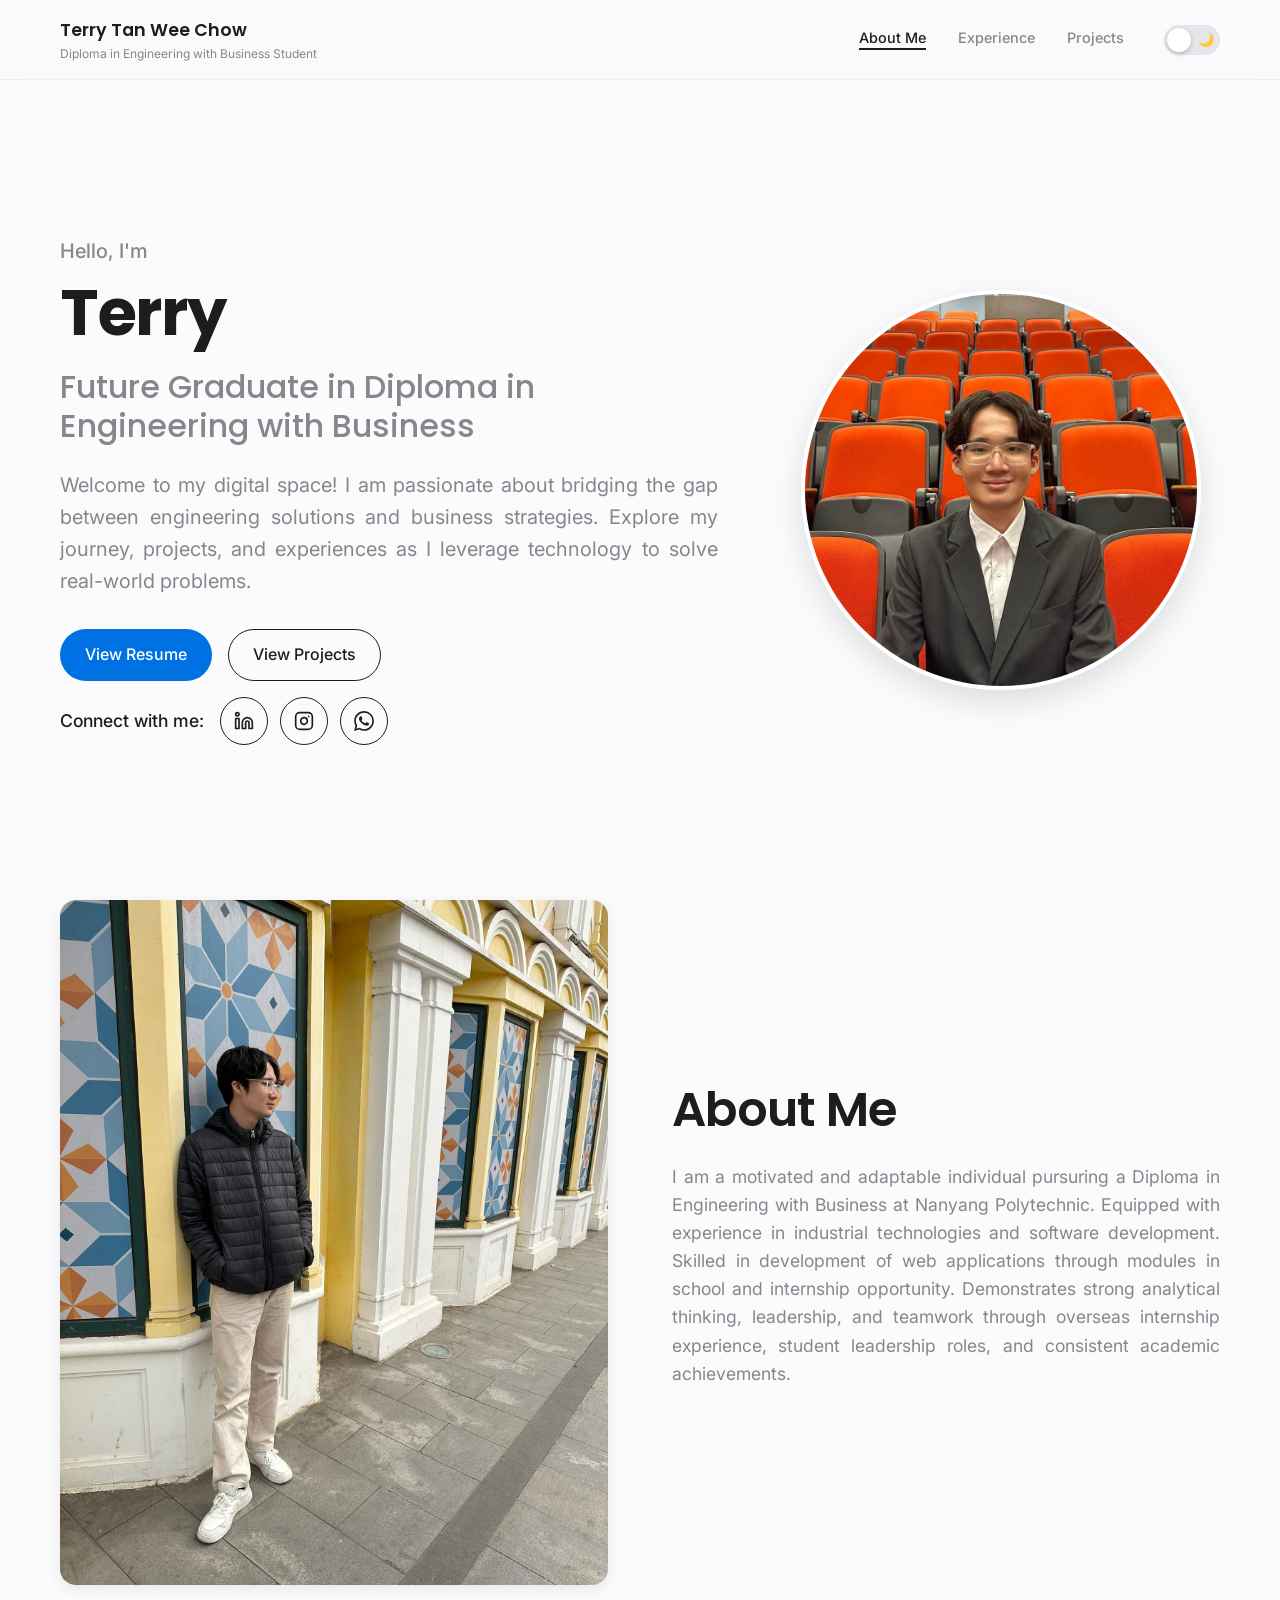
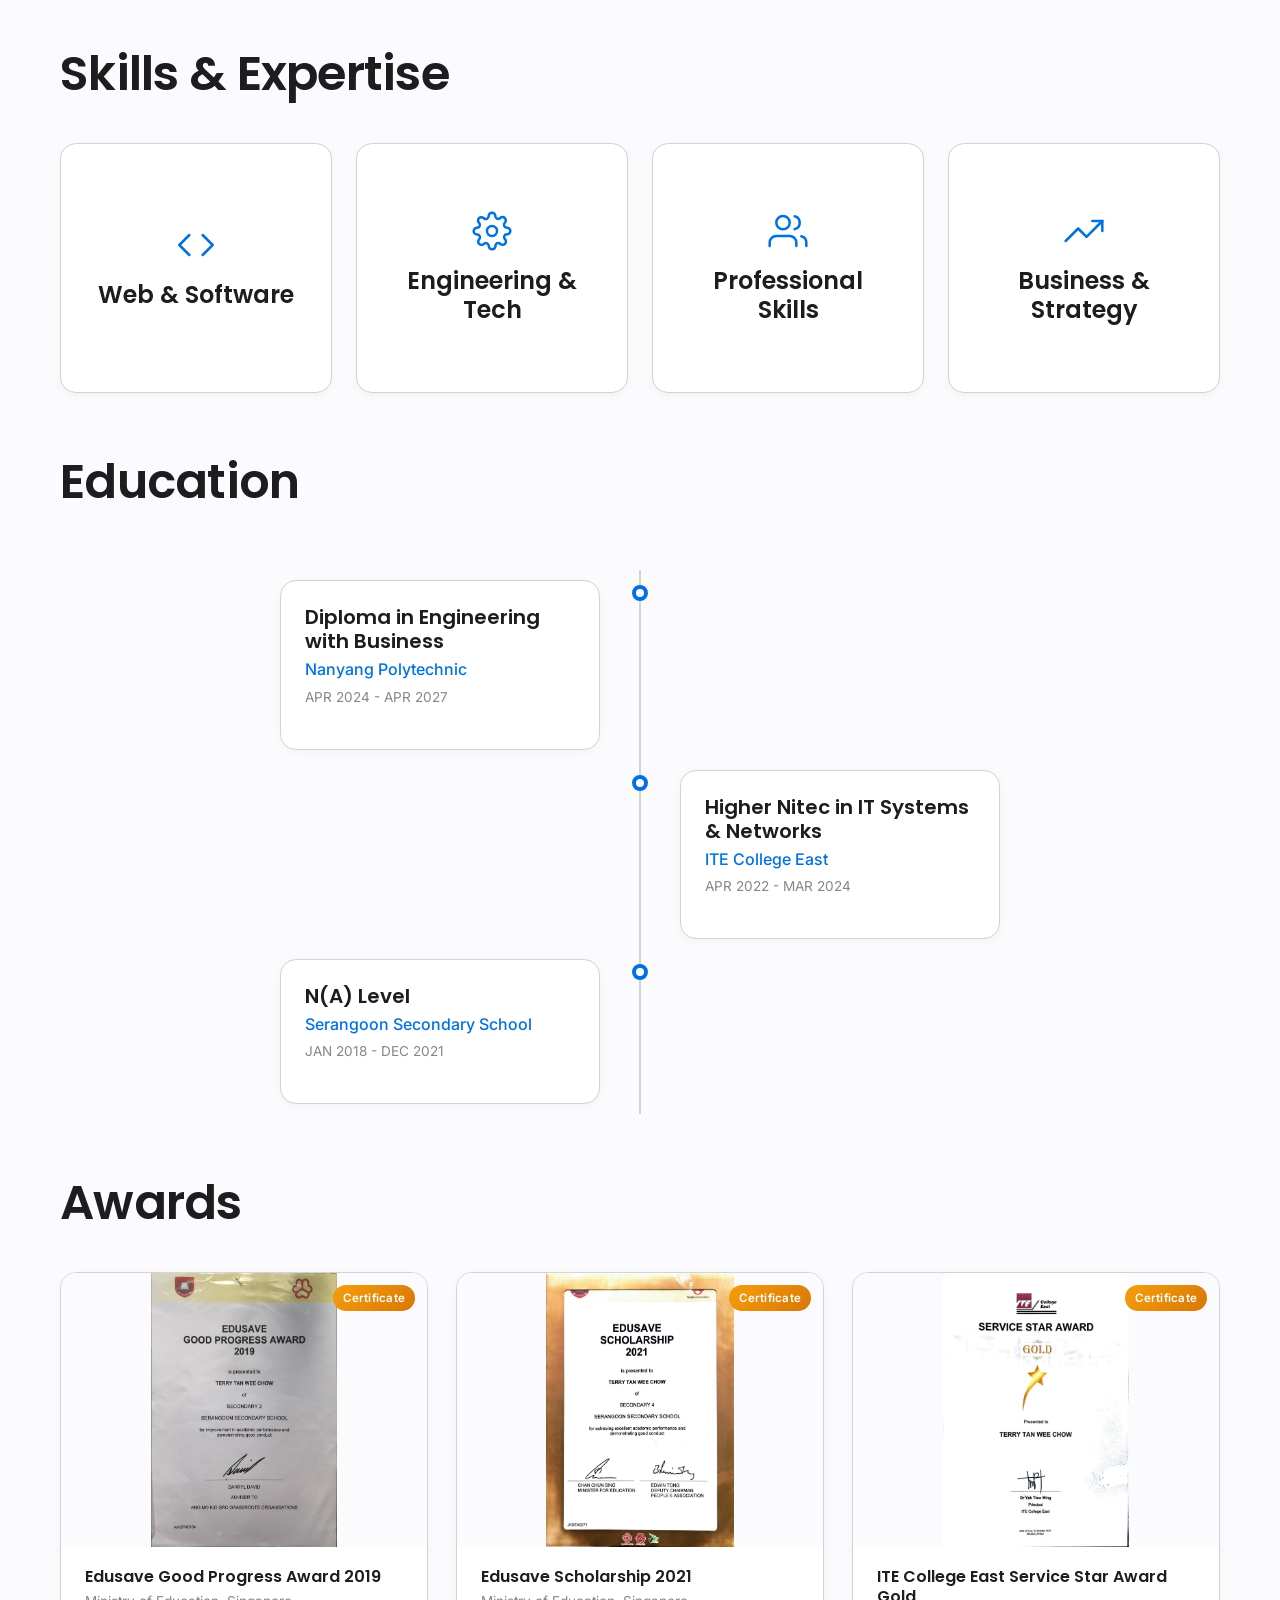
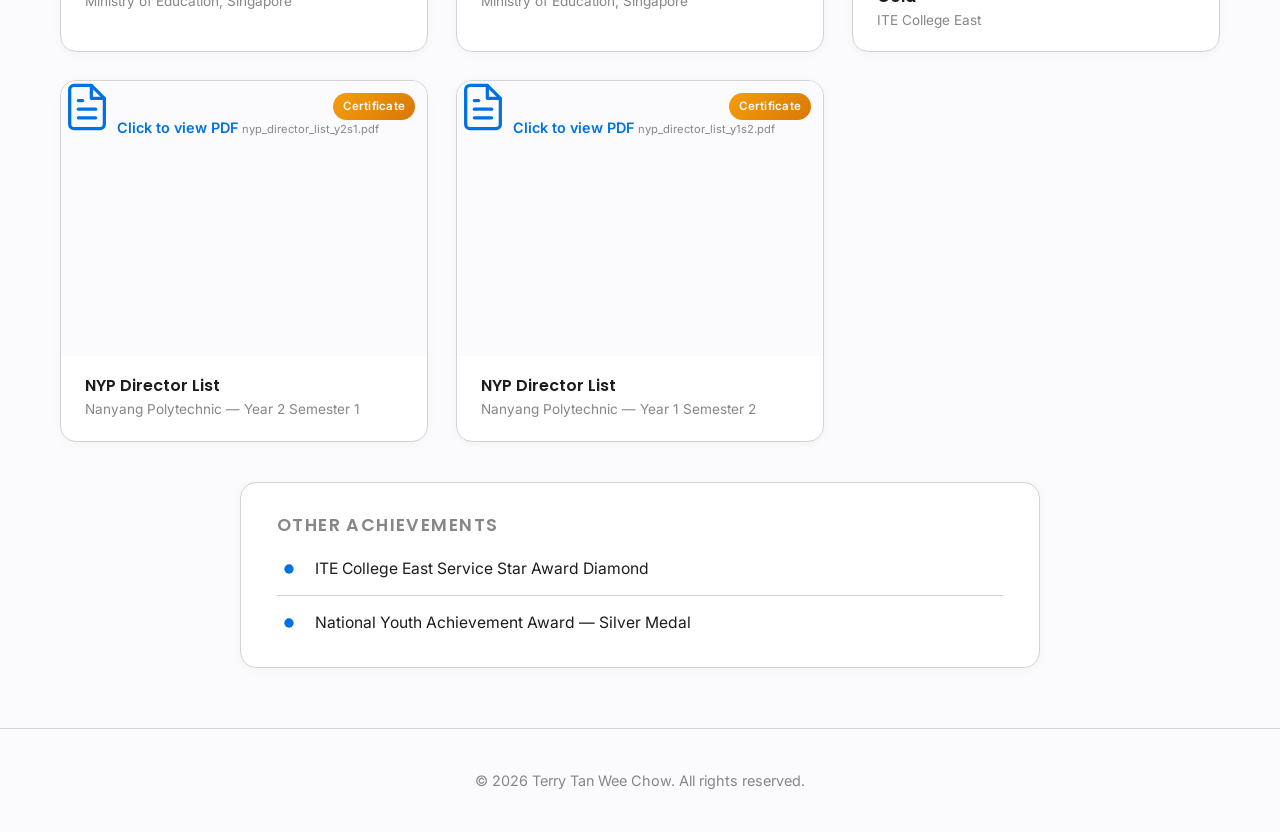
==== commit 0175bdfb: "Add files via upload" ====
--- a/index.html
+++ b/index.html
@@ -49,7 +49,7 @@
         <span class="hero-greeting">Hello, I'm</span>
         <h1 class="heading-xl">Terry</h1>
         <h2 class="text-muted" style="font-size: clamp(1.2rem, 3vw, 2rem); font-weight: 500; margin-bottom: 24px;">
-          Aspiring Graduant in Diploma in Engineering with Business</h2>
+          Future Graduate in Diploma in Engineering with Business</h2>
         <p class="text-lead" style="text-align: justify;">
           Welcome to my digital space! I am passionate about bridging the gap between engineering solutions and business
           strategies. Explore my journey, projects, and experiences as I leverage technology to solve real-world
@@ -250,19 +250,151 @@
   <!-- Awards Section -->
   <section class="container fade-in delay-3" style="margin-bottom: 60px;">
     <h2 class="heading-lg text-center">Awards</h2>
-    <div
-      style="max-width: 800px; margin: 0 auto; background: var(--card-bg); padding: 32px; border-radius: var(--radius-md); box-shadow: var(--shadow-sm); border: 1px solid var(--border-color);">
-      <ul class="skill-list" style="margin-top: 0;">
-        <li>NYP Director List (Year 2 Semester 1)</li>
-        <li>NYP Director List (Year 1 Semester 2)</li>
-        <li>ITE College East Service Star Award Diamond</li>
-        <li>ITE College East Service Star Award Gold</li>
-        <li>Edusave Scholarship 2021</li>
-        <li>National Youth Achievement Award - Silver Medal</li>
-        <li>Edusave Good Progress Award 2019</li>
+
+    <!-- Awards WITH certificates/documents (card grid) -->
+    <div class="awards-cert-grid">
+
+      <!-- Edusave Good Progress Award -->
+      <div class="award-cert-card">
+        <div class="award-cert-badge">Certificate</div>
+        <div class="award-cert-photo-wrapper" onclick="openLightbox(this)">
+          <img
+            src="style/images/edusave_good_progress_award.jpg"
+            alt="Edusave Good Progress Award Certificate"
+            class="award-cert-photo"
+            onerror="this.style.display='none'; this.nextElementSibling.style.display='flex'">
+          <div class="award-cert-placeholder">
+            <svg width="48" height="48" viewBox="0 0 24 24" fill="none" stroke="currentColor" stroke-width="1.5" stroke-linecap="round" stroke-linejoin="round" style="color: var(--text-secondary); opacity: 0.4;">
+              <rect x="3" y="3" width="18" height="18" rx="2" ry="2"></rect>
+              <circle cx="8.5" cy="8.5" r="1.5"></circle>
+              <polyline points="21 15 16 10 5 21"></polyline>
+            </svg>
+            <p style="font-size: 0.8rem; color: var(--text-secondary); margin-top: 8px;">Add your photo here:<br><code style="font-size: 0.75rem;">style/images/edusave_good_progress_award.jpg</code></p>
+          </div>
+        </div>
+        <div class="award-cert-info">
+          <h4 class="award-cert-title">Edusave Good Progress Award 2019</h4>
+          <p class="award-cert-subtitle">Ministry of Education, Singapore</p>
+        </div>
+      </div>
+
+      <!-- Edusave Scholarship -->
+      <div class="award-cert-card">
+        <div class="award-cert-badge">Certificate</div>
+        <div class="award-cert-photo-wrapper" onclick="openLightbox(this)">
+          <img
+            src="style/images/edusave_scholarship.jpg"
+            alt="Edusave Scholarship Certificate"
+            class="award-cert-photo"
+            onerror="this.style.display='none'; this.nextElementSibling.style.display='flex'">
+          <div class="award-cert-placeholder">
+            <svg width="48" height="48" viewBox="0 0 24 24" fill="none" stroke="currentColor" stroke-width="1.5" stroke-linecap="round" stroke-linejoin="round" style="color: var(--text-secondary); opacity: 0.4;">
+              <rect x="3" y="3" width="18" height="18" rx="2" ry="2"></rect>
+              <circle cx="8.5" cy="8.5" r="1.5"></circle>
+              <polyline points="21 15 16 10 5 21"></polyline>
+            </svg>
+            <p style="font-size: 0.8rem; color: var(--text-secondary); margin-top: 8px;">Add your photo here:<br><code style="font-size: 0.75rem;">style/images/edusave_scholarship.jpg</code></p>
+          </div>
+        </div>
+        <div class="award-cert-info">
+          <h4 class="award-cert-title">Edusave Scholarship 2021</h4>
+          <p class="award-cert-subtitle">Ministry of Education, Singapore</p>
+        </div>
+      </div>
+
+      <!-- ITE Service Star Award Gold -->
+      <div class="award-cert-card">
+        <div class="award-cert-badge">Certificate</div>
+        <div class="award-cert-photo-wrapper" onclick="openLightbox(this)">
+          <img
+            src="style/images/ite_service_star_gold.jpg"
+            alt="ITE Service Star Award Gold Certificate"
+            class="award-cert-photo"
+            onerror="this.style.display='none'; this.nextElementSibling.style.display='flex'">
+          <div class="award-cert-placeholder">
+            <svg width="48" height="48" viewBox="0 0 24 24" fill="none" stroke="currentColor" stroke-width="1.5" stroke-linecap="round" stroke-linejoin="round" style="color: var(--text-secondary); opacity: 0.4;">
+              <rect x="3" y="3" width="18" height="18" rx="2" ry="2"></rect>
+              <circle cx="8.5" cy="8.5" r="1.5"></circle>
+              <polyline points="21 15 16 10 5 21"></polyline>
+            </svg>
+            <p style="font-size: 0.8rem; color: var(--text-secondary); margin-top: 8px;">Add your photo here:<br><code style="font-size: 0.75rem;">style/images/ite_service_star_gold.jpg</code></p>
+          </div>
+        </div>
+        <div class="award-cert-info">
+          <h4 class="award-cert-title">ITE College East Service Star Award Gold</h4>
+          <p class="award-cert-subtitle">ITE College East</p>
+        </div>
+      </div>
+
+      <!-- NYP Director List — Year 2 Semester 1 -->
+      <div class="award-cert-card">
+        <div class="award-cert-badge">Certificate</div>
+        <div class="award-cert-photo-wrapper award-cert-pdf-wrapper" onclick="openPdfLightbox('style/images/nyp_director_list_y2s1.pdf')" role="button" tabindex="0" aria-label="View NYP Director List Year 2 Semester 1 PDF">
+          <svg width="52" height="52" viewBox="0 0 24 24" fill="none" stroke="currentColor" stroke-width="1.5" stroke-linecap="round" stroke-linejoin="round" style="color: var(--accent-color);">
+            <path d="M14 2H6a2 2 0 0 0-2 2v16a2 2 0 0 0 2 2h12a2 2 0 0 0 2-2V8z"></path>
+            <polyline points="14 2 14 8 20 8"></polyline>
+            <line x1="16" y1="13" x2="8" y2="13"></line>
+            <line x1="16" y1="17" x2="8" y2="17"></line>
+            <polyline points="10 9 9 9 8 9"></polyline>
+          </svg>
+          <span class="award-pdf-label">Click to view PDF</span>
+          <span class="award-pdf-filename">nyp_director_list_y2s1.pdf</span>
+        </div>
+        <div class="award-cert-info">
+          <h4 class="award-cert-title">NYP Director List</h4>
+          <p class="award-cert-subtitle">Nanyang Polytechnic &mdash; Year 2 Semester 1</p>
+        </div>
+      </div>
+
+      <!-- NYP Director List — Year 1 Semester 2 -->
+      <div class="award-cert-card">
+        <div class="award-cert-badge">Certificate</div>
+        <div class="award-cert-photo-wrapper award-cert-pdf-wrapper" onclick="openPdfLightbox('style/images/nyp_director_list_y1s2.pdf')" role="button" tabindex="0" aria-label="View NYP Director List Year 1 Semester 2 PDF">
+          <svg width="52" height="52" viewBox="0 0 24 24" fill="none" stroke="currentColor" stroke-width="1.5" stroke-linecap="round" stroke-linejoin="round" style="color: var(--accent-color);">
+            <path d="M14 2H6a2 2 0 0 0-2 2v16a2 2 0 0 0 2 2h12a2 2 0 0 0 2-2V8z"></path>
+            <polyline points="14 2 14 8 20 8"></polyline>
+            <line x1="16" y1="13" x2="8" y2="13"></line>
+            <line x1="16" y1="17" x2="8" y2="17"></line>
+            <polyline points="10 9 9 9 8 9"></polyline>
+          </svg>
+          <span class="award-pdf-label">Click to view PDF</span>
+          <span class="award-pdf-filename">nyp_director_list_y1s2.pdf</span>
+        </div>
+        <div class="award-cert-info">
+          <h4 class="award-cert-title">NYP Director List</h4>
+          <p class="award-cert-subtitle">Nanyang Polytechnic &mdash; Year 1 Semester 2</p>
+        </div>
+      </div>
+
+    </div>
+
+    <!-- Awards WITHOUT certificates (clean list card) -->
+    <div class="awards-list-card">
+      <h3 class="awards-list-heading">Other Achievements</h3>
+      <ul class="awards-list">
+        <li>
+          <span class="award-bullet">
+            <svg width="14" height="14" viewBox="0 0 24 24" fill="var(--accent-color)" stroke="none"><circle cx="12" cy="12" r="8"/></svg>
+          </span>
+          <span>ITE College East Service Star Award Diamond</span>
+        </li>
+        <li>
+          <span class="award-bullet">
+            <svg width="14" height="14" viewBox="0 0 24 24" fill="var(--accent-color)" stroke="none"><circle cx="12" cy="12" r="8"/></svg>
+          </span>
+          <span>National Youth Achievement Award &mdash; Silver Medal</span>
+        </li>
       </ul>
     </div>
+
   </section>
+
+  <!-- Unified lightbox overlay (image + PDF) -->
+  <div id="certLightbox" class="cert-lightbox" onclick="closeLightbox()">
+    <button class="cert-lightbox-close" aria-label="Close">&times;</button>
+    <img id="certLightboxImg" src="" alt="Certificate full view" class="cert-lightbox-img" style="display:none;">
+    <iframe id="certLightboxPdf" src="" class="cert-lightbox-pdf" style="display:none;" title="PDF Viewer"></iframe>
+  </div>
 
   <!-- Footer -->
   <footer>
@@ -300,6 +432,43 @@
       }
     });
   </script>
+  <script>
+    // Certificate Image Lightbox
+    function openLightbox(wrapper) {
+      const img = wrapper.querySelector('.award-cert-photo');
+      if (!img || img.style.display === 'none') return;
+      const lb = document.getElementById('certLightbox');
+      const lbImg = document.getElementById('certLightboxImg');
+      const lbPdf = document.getElementById('certLightboxPdf');
+      lbPdf.style.display = 'none'; lbPdf.src = '';
+      lbImg.src = img.src;
+      lbImg.alt = img.alt;
+      lbImg.style.display = 'block';
+      lb.classList.add('active');
+      document.body.style.overflow = 'hidden';
+    }
+    // PDF Lightbox
+    function openPdfLightbox(pdfPath) {
+      const lb = document.getElementById('certLightbox');
+      const lbImg = document.getElementById('certLightboxImg');
+      const lbPdf = document.getElementById('certLightboxPdf');
+      lbImg.style.display = 'none'; lbImg.src = '';
+      lbPdf.src = pdfPath;
+      lbPdf.style.display = 'block';
+      lb.classList.add('active');
+      document.body.style.overflow = 'hidden';
+    }
+    function closeLightbox() {
+      const lb = document.getElementById('certLightbox');
+      lb.classList.remove('active');
+      document.getElementById('certLightboxImg').style.display = 'none';
+      document.getElementById('certLightboxImg').src = '';
+      document.getElementById('certLightboxPdf').style.display = 'none';
+      document.getElementById('certLightboxPdf').src = '';
+      document.body.style.overflow = '';
+    }
+    document.addEventListener('keydown', e => { if (e.key === 'Escape') closeLightbox(); });
+  </script>
   <script src="style/theme.js"></script>
 </body>
 
--- a/style/style.css
+++ b/style/style.css
@@ -954,3 +954,328 @@
     grid-template-columns: 1fr;
   }
 }
+
+/* =============================================
+   Awards Section — Certificate Cards
+   ============================================= */
+
+.awards-cert-grid {
+  display: grid;
+  grid-template-columns: repeat(auto-fill, minmax(280px, 1fr));
+  gap: 28px;
+  margin-top: 40px;
+  margin-bottom: 40px;
+}
+
+.award-cert-card {
+  background: var(--card-bg);
+  border-radius: var(--radius-md);
+  border: 1px solid var(--border-color);
+  box-shadow: var(--shadow-sm);
+  overflow: hidden;
+  display: flex;
+  flex-direction: column;
+  transition: all var(--transition-normal);
+  position: relative;
+}
+
+.award-cert-card:hover {
+  transform: translateY(-6px);
+  box-shadow: var(--shadow-lg);
+}
+
+.award-cert-badge {
+  position: absolute;
+  top: 12px;
+  right: 12px;
+  background: linear-gradient(135deg, #f59e0b, #d97706);
+  color: white;
+  font-size: 0.72rem;
+  font-weight: 600;
+  padding: 4px 10px;
+  border-radius: var(--radius-full);
+  letter-spacing: 0.02em;
+  z-index: 2;
+}
+
+.award-cert-photo-wrapper {
+  width: 100%;
+  aspect-ratio: 4/3;
+  overflow: hidden;
+  background-color: var(--bg-color);
+  position: relative;
+}
+
+.award-cert-photo {
+  width: 100%;
+  height: 100%;
+  object-fit: contain;
+  display: block;
+  transition: transform 0.5s ease;
+  background: var(--bg-color);
+}
+
+.award-cert-card:hover .award-cert-photo {
+  transform: scale(1.02);
+}
+
+/* Clickable photo wrapper cursor */
+.award-cert-photo-wrapper[onclick] {
+  cursor: zoom-in;
+}
+
+.award-cert-placeholder {
+  display: flex;
+  flex-direction: column;
+  align-items: center;
+  justify-content: center;
+  width: 100%;
+  height: 100%;
+  padding: 20px;
+  text-align: center;
+  background: repeating-linear-gradient(
+    -45deg,
+    var(--bg-color),
+    var(--bg-color) 8px,
+    var(--border-color) 8px,
+    var(--border-color) 9px
+  );
+}
+
+.award-cert-info {
+  padding: 20px 24px;
+}
+
+.award-cert-title {
+  font-family: var(--font-heading);
+  font-size: 1rem;
+  font-weight: 600;
+  margin-bottom: 4px;
+  color: var(--text-primary);
+}
+
+.award-cert-subtitle {
+  font-size: 0.85rem;
+  color: var(--text-secondary);
+}
+
+/* PDF Award Card */
+.award-cert-pdf-wrapper {
+  cursor: pointer;
+}
+
+.award-pdf-link {
+  display: flex;
+  flex-direction: column;
+  align-items: center;
+  justify-content: center;
+  width: 100%;
+  height: 100%;
+  padding: 24px;
+  text-decoration: none;
+  gap: 10px;
+  transition: background var(--transition-fast);
+}
+
+.award-pdf-link:hover {
+  background: color-mix(in srgb, var(--accent-color) 8%, var(--bg-color));
+}
+
+.award-pdf-label {
+  font-size: 0.9rem;
+  font-weight: 600;
+  color: var(--accent-color);
+}
+
+.award-pdf-filename {
+  font-size: 0.7rem;
+  color: var(--text-secondary);
+  word-break: break-all;
+  text-align: center;
+}
+
+/* =============================================
+   Awards Section — Other Achievements List
+   ============================================= */
+
+.awards-list-card {
+  max-width: 800px;
+  margin: 0 auto;
+  background: var(--card-bg);
+  padding: 32px 36px;
+  border-radius: var(--radius-md);
+  box-shadow: var(--shadow-sm);
+  border: 1px solid var(--border-color);
+}
+
+.awards-list-heading {
+  font-family: var(--font-heading);
+  font-size: 1.1rem;
+  font-weight: 600;
+  margin-bottom: 20px;
+  color: var(--text-secondary);
+  text-transform: uppercase;
+  letter-spacing: 0.08em;
+}
+
+.awards-list {
+  display: flex;
+  flex-direction: column;
+  gap: 14px;
+}
+
+.awards-list li {
+  display: flex;
+  align-items: center;
+  gap: 14px;
+  padding-bottom: 14px;
+  border-bottom: 1px solid var(--border-color);
+  font-size: 0.98rem;
+  color: var(--text-primary);
+}
+
+.awards-list li:last-child {
+  border-bottom: none;
+  padding-bottom: 0;
+}
+
+.award-bullet {
+  flex-shrink: 0;
+  width: 24px;
+  display: flex;
+  align-items: center;
+  justify-content: center;
+}
+
+/* =============================================
+   Work Experience — Internship Certificate Block
+   ============================================= */
+
+.internship-cert-block {
+  margin-top: 20px;
+  border-top: 1px dashed var(--border-color);
+  padding-top: 16px;
+}
+
+.internship-cert-label {
+  font-size: 0.85rem;
+  font-weight: 600;
+  color: var(--accent-color);
+  margin-bottom: 12px;
+  display: flex;
+  align-items: center;
+  text-transform: uppercase;
+  letter-spacing: 0.06em;
+}
+
+.internship-cert-photo-wrapper {
+  width: 100%;
+  aspect-ratio: 4/3;
+  border-radius: var(--radius-sm);
+  overflow: hidden;
+  border: 1px solid var(--border-color);
+  background: var(--bg-color);
+  position: relative;
+}
+
+.internship-cert-photo {
+  width: 100%;
+  height: 100%;
+  object-fit: contain;
+  display: block;
+  transition: transform 0.5s ease;
+  background: var(--bg-color);
+}
+
+.internship-cert-photo:hover {
+  transform: scale(1.02);
+}
+
+.internship-cert-placeholder {
+  display: flex;
+  flex-direction: column;
+  align-items: center;
+  justify-content: center;
+  width: 100%;
+  height: 100%;
+  padding: 20px;
+  text-align: center;
+  background: repeating-linear-gradient(
+    -45deg,
+    var(--bg-color),
+    var(--bg-color) 8px,
+    var(--border-color) 8px,
+    var(--border-color) 9px
+  );
+}
+
+/* =============================================
+   Certificate Lightbox
+   ============================================= */
+
+.cert-lightbox {
+  display: none;
+  position: fixed;
+  inset: 0;
+  background: rgba(0, 0, 0, 0.88);
+  z-index: 9999;
+  align-items: center;
+  justify-content: center;
+  padding: 40px;
+  cursor: zoom-out;
+}
+
+.cert-lightbox.active {
+  display: flex;
+}
+
+.cert-lightbox-img {
+  max-width: 90vw;
+  max-height: 88vh;
+  object-fit: contain;
+  border-radius: var(--radius-md);
+  box-shadow: 0 24px 64px rgba(0,0,0,0.5);
+  cursor: default;
+  background: white;
+  padding: 8px;
+}
+
+.cert-lightbox-pdf {
+  width: 90vw;
+  height: 88vh;
+  border: none;
+  border-radius: var(--radius-md);
+  box-shadow: 0 24px 64px rgba(0,0,0,0.5);
+  cursor: default;
+  background: white;
+}
+
+.cert-lightbox-close {
+  position: fixed;
+  top: 20px;
+  right: 24px;
+  background: rgba(255,255,255,0.15);
+  border: none;
+  color: white;
+  font-size: 2rem;
+  width: 44px;
+  height: 44px;
+  border-radius: 50%;
+  cursor: pointer;
+  display: flex;
+  align-items: center;
+  justify-content: center;
+  transition: background var(--transition-fast);
+  line-height: 1;
+}
+
+.cert-lightbox-close:hover {
+  background: rgba(255,255,255,0.3);
+}
+
+/* Responsive — Awards cert grid single column */
+@media (max-width: 600px) {
+  .awards-cert-grid {
+    grid-template-columns: 1fr;
+  }
+}
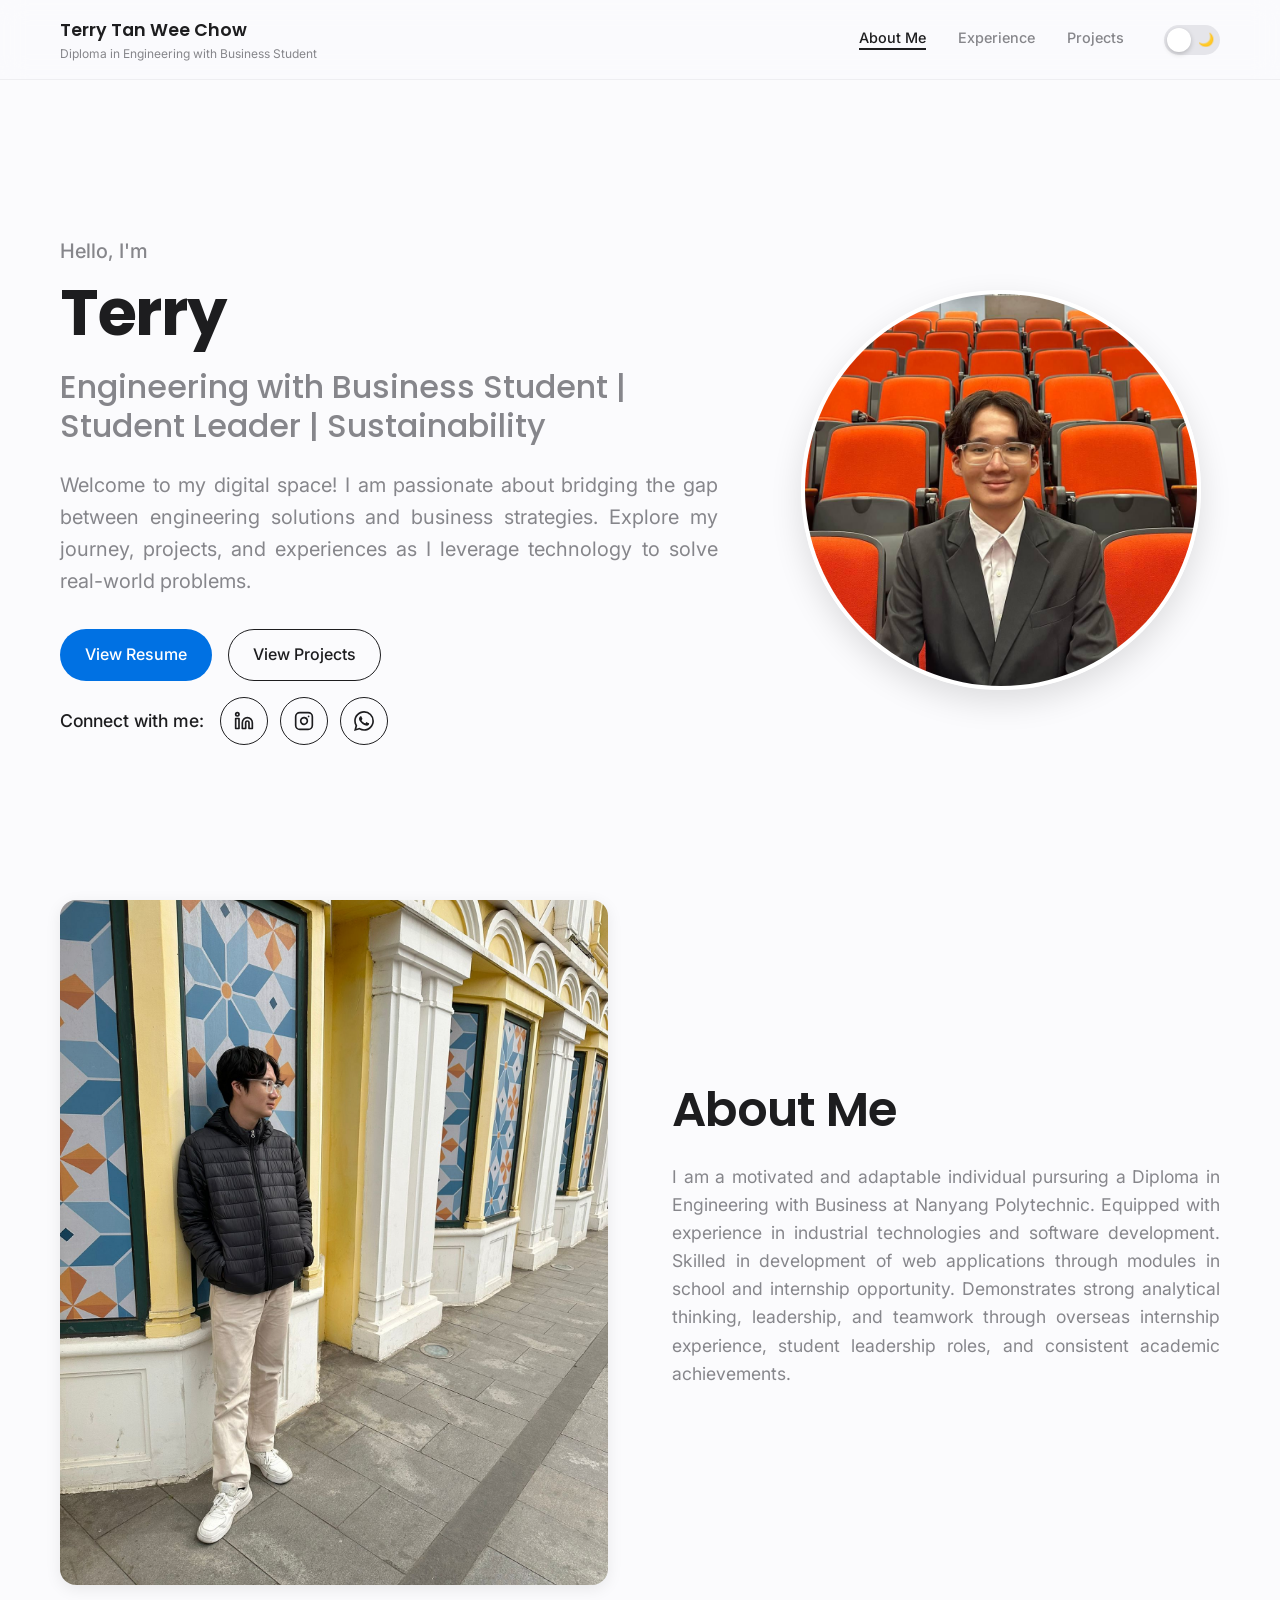
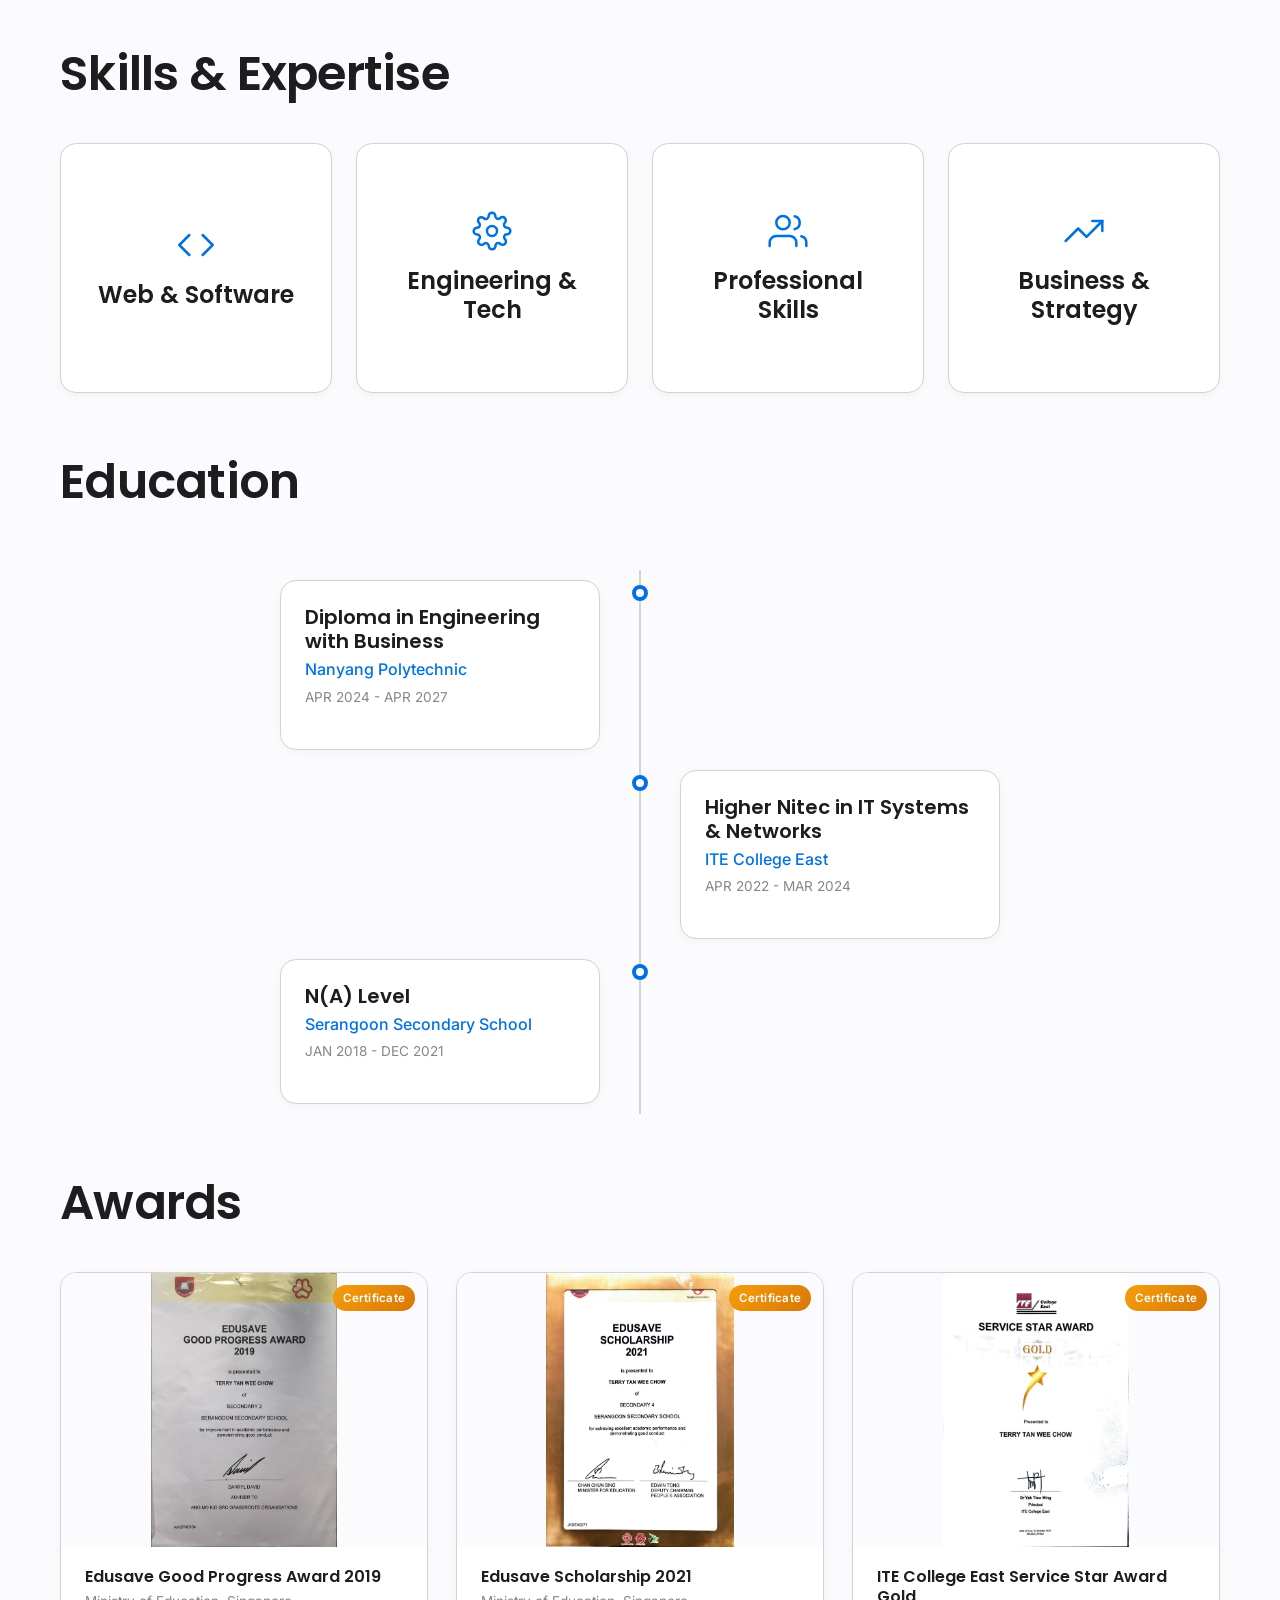
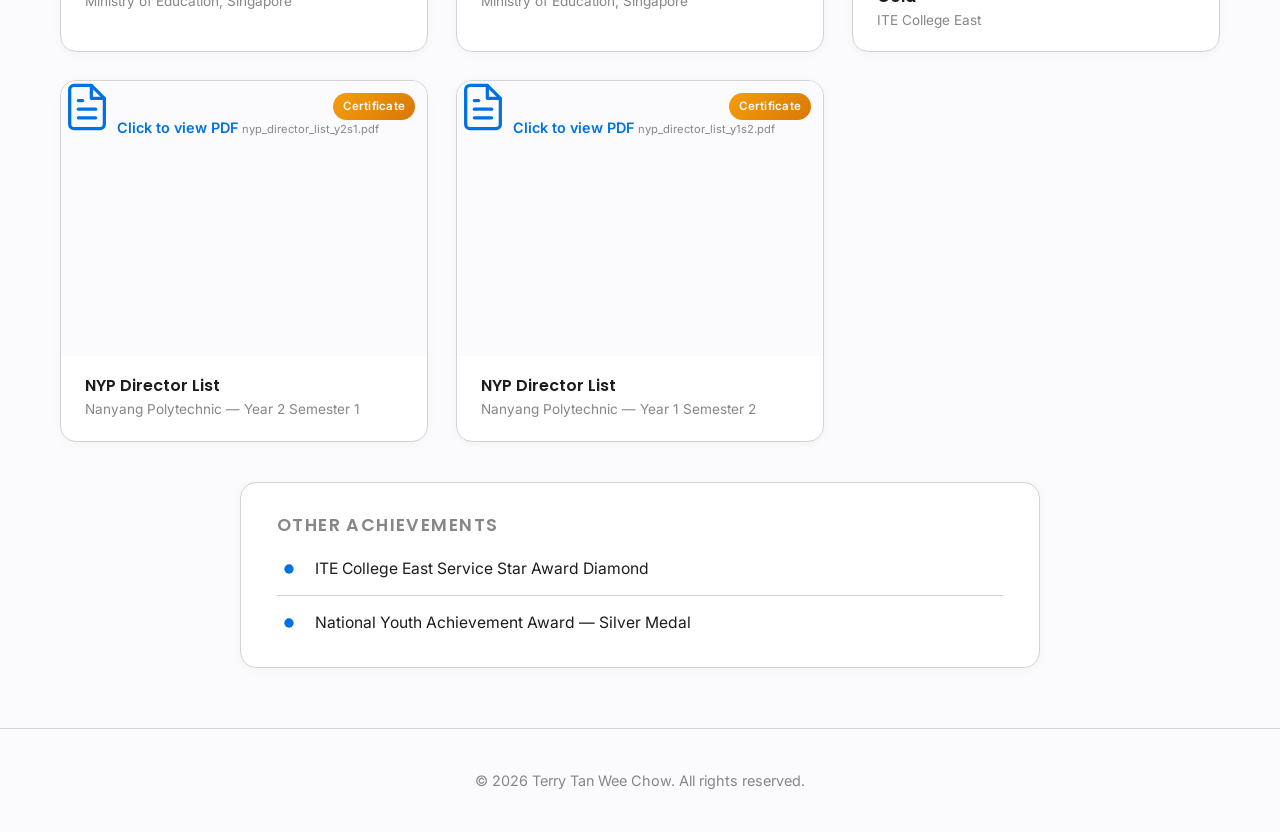
==== commit 390a3da2: "Add files via upload" ====
--- a/index.html
+++ b/index.html
@@ -49,7 +49,7 @@
         <span class="hero-greeting">Hello, I'm</span>
         <h1 class="heading-xl">Terry</h1>
         <h2 class="text-muted" style="font-size: clamp(1.2rem, 3vw, 2rem); font-weight: 500; margin-bottom: 24px;">
-          Future Graduate in Diploma in Engineering with Business</h2>
+          Engineering with Business Student | Student Leader | Sustainability</h2>
         <p class="text-lead" style="text-align: justify;">
           Welcome to my digital space! I am passionate about bridging the gap between engineering solutions and business
           strategies. Explore my journey, projects, and experiences as I leverage technology to solve real-world
@@ -122,7 +122,8 @@
       <div class="skill-card" onclick="this.classList.toggle('flipped')">
         <div class="flip-card-inner">
           <div class="flip-card-front">
-            <svg width="40" height="40" viewBox="0 0 24 24" fill="none" stroke="currentColor" stroke-width="1.5" stroke-linecap="round" stroke-linejoin="round" style="margin-bottom: 16px; color: var(--accent-color);">
+            <svg width="40" height="40" viewBox="0 0 24 24" fill="none" stroke="currentColor" stroke-width="1.5"
+              stroke-linecap="round" stroke-linejoin="round" style="margin-bottom: 16px; color: var(--accent-color);">
               <polyline points="16 18 22 12 16 6"></polyline>
               <polyline points="8 6 2 12 8 18"></polyline>
             </svg>
@@ -142,9 +143,12 @@
       <div class="skill-card" onclick="this.classList.toggle('flipped')">
         <div class="flip-card-inner">
           <div class="flip-card-front">
-            <svg width="40" height="40" viewBox="0 0 24 24" fill="none" stroke="currentColor" stroke-width="1.5" stroke-linecap="round" stroke-linejoin="round" style="margin-bottom: 16px; color: var(--accent-color);">
+            <svg width="40" height="40" viewBox="0 0 24 24" fill="none" stroke="currentColor" stroke-width="1.5"
+              stroke-linecap="round" stroke-linejoin="round" style="margin-bottom: 16px; color: var(--accent-color);">
               <circle cx="12" cy="12" r="3"></circle>
-              <path d="M19.4 15a1.65 1.65 0 0 0 .33 1.82l.06.06a2 2 0 0 1 0 2.83 2 2 0 0 1-2.83 0l-.06-.06a1.65 1.65 0 0 0-1.82-.33 1.65 1.65 0 0 0-1 1.51V21a2 2 0 0 1-2 2 2 2 0 0 1-2-2v-.09A1.65 1.65 0 0 0 9 19.4a1.65 1.65 0 0 0-1.82.33l-.06.06a2 2 0 0 1-2.83 0 2 2 0 0 1 0-2.83l.06-.06a1.65 1.65 0 0 0 .33-1.82 1.65 1.65 0 0 0-1.51-1H3a2 2 0 0 1-2-2 2 2 0 0 1 2-2h.09A1.65 1.65 0 0 0 4.6 9a1.65 1.65 0 0 0-.33-1.82l-.06-.06a2 2 0 0 1 0-2.83 2 2 0 0 1 2.83 0l.06.06a1.65 1.65 0 0 0 1.82.33H9a1.65 1.65 0 0 0 1-1.51V3a2 2 0 0 1 2-2 2 2 0 0 1 2 2v.09a1.65 1.65 0 0 0 1 1.51 1.65 1.65 0 0 0 1.82-.33l.06-.06a2 2 0 0 1 2.83 0 2 2 0 0 1 0 2.83l-.06.06a1.65 1.65 0 0 0-.33 1.82V9a1.65 1.65 0 0 0 1.51 1H21a2 2 0 0 1 2 2 2 2 0 0 1-2 2h-.09a1.65 1.65 0 0 0-1.51 1z"></path>
+              <path
+                d="M19.4 15a1.65 1.65 0 0 0 .33 1.82l.06.06a2 2 0 0 1 0 2.83 2 2 0 0 1-2.83 0l-.06-.06a1.65 1.65 0 0 0-1.82-.33 1.65 1.65 0 0 0-1 1.51V21a2 2 0 0 1-2 2 2 2 0 0 1-2-2v-.09A1.65 1.65 0 0 0 9 19.4a1.65 1.65 0 0 0-1.82.33l-.06.06a2 2 0 0 1-2.83 0 2 2 0 0 1 0-2.83l.06-.06a1.65 1.65 0 0 0 .33-1.82 1.65 1.65 0 0 0-1.51-1H3a2 2 0 0 1-2-2 2 2 0 0 1 2-2h.09A1.65 1.65 0 0 0 4.6 9a1.65 1.65 0 0 0-.33-1.82l-.06-.06a2 2 0 0 1 0-2.83 2 2 0 0 1 2.83 0l.06.06a1.65 1.65 0 0 0 1.82.33H9a1.65 1.65 0 0 0 1-1.51V3a2 2 0 0 1 2-2 2 2 0 0 1 2 2v.09a1.65 1.65 0 0 0 1 1.51 1.65 1.65 0 0 0 1.82-.33l.06-.06a2 2 0 0 1 2.83 0 2 2 0 0 1 0 2.83l-.06.06a1.65 1.65 0 0 0-.33 1.82V9a1.65 1.65 0 0 0 1.51 1H21a2 2 0 0 1 2 2 2 2 0 0 1-2 2h-.09a1.65 1.65 0 0 0-1.51 1z">
+              </path>
             </svg>
             <h3 class="heading-md" style="margin: 0;">Engineering & Tech</h3>
           </div>
@@ -161,7 +165,8 @@
       <div class="skill-card" onclick="this.classList.toggle('flipped')">
         <div class="flip-card-inner">
           <div class="flip-card-front">
-            <svg width="40" height="40" viewBox="0 0 24 24" fill="none" stroke="currentColor" stroke-width="1.5" stroke-linecap="round" stroke-linejoin="round" style="margin-bottom: 16px; color: var(--accent-color);">
+            <svg width="40" height="40" viewBox="0 0 24 24" fill="none" stroke="currentColor" stroke-width="1.5"
+              stroke-linecap="round" stroke-linejoin="round" style="margin-bottom: 16px; color: var(--accent-color);">
               <path d="M17 21v-2a4 4 0 0 0-4-4H5a4 4 0 0 0-4 4v2"></path>
               <circle cx="9" cy="7" r="4"></circle>
               <path d="M23 21v-2a4 4 0 0 0-3-3.87"></path>
@@ -183,7 +188,8 @@
       <div class="skill-card" onclick="this.classList.toggle('flipped')">
         <div class="flip-card-inner">
           <div class="flip-card-front">
-            <svg width="40" height="40" viewBox="0 0 24 24" fill="none" stroke="currentColor" stroke-width="1.5" stroke-linecap="round" stroke-linejoin="round" style="margin-bottom: 16px; color: var(--accent-color);">
+            <svg width="40" height="40" viewBox="0 0 24 24" fill="none" stroke="currentColor" stroke-width="1.5"
+              stroke-linecap="round" stroke-linejoin="round" style="margin-bottom: 16px; color: var(--accent-color);">
               <polyline points="23 6 13.5 15.5 8.5 10.5 1 18"></polyline>
               <polyline points="17 6 23 6 23 12"></polyline>
             </svg>
@@ -211,7 +217,8 @@
           <h3 class="job-title">Diploma in Engineering with Business</h3>
           <p class="company-name">Nanyang Polytechnic</p>
           <p class="duration">APR 2024 - APR 2027</p>
-          <ul class="text-muted timeline-description" style="list-style-type: disc; padding-left: 20px; font-size: 0.95rem;">
+          <ul class="text-muted timeline-description"
+            style="list-style-type: disc; padding-left: 20px; font-size: 0.95rem;">
             <li><strong>Diploma in Sustainability in Engineering with Business Chapter - President (2026-2027):</strong>
               Lead the Diploma Chapter and established a system ensuring that all EXCOs lead at least one event
               throughout the term.</li>
@@ -228,7 +235,8 @@
           <h3 class="job-title">Higher Nitec in IT Systems & Networks</h3>
           <p class="company-name">ITE College East</p>
           <p class="duration">APR 2022 - MAR 2024</p>
-          <ul class="text-muted timeline-description" style="list-style-type: disc; padding-left: 20px; font-size: 0.95rem;">
+          <ul class="text-muted timeline-description"
+            style="list-style-type: disc; padding-left: 20px; font-size: 0.95rem;">
             <li><strong>Student Council - Chairman of House Committee (2023-2024):</strong> Planned and help in
               organising school-wide events such as graduation ceremony, pledge taking.</li>
             <li><strong>Student Council - Member (2022-2023)</strong></li>
@@ -258,18 +266,17 @@
       <div class="award-cert-card">
         <div class="award-cert-badge">Certificate</div>
         <div class="award-cert-photo-wrapper" onclick="openLightbox(this)">
-          <img
-            src="style/images/edusave_good_progress_award.jpg"
-            alt="Edusave Good Progress Award Certificate"
-            class="award-cert-photo"
-            onerror="this.style.display='none'; this.nextElementSibling.style.display='flex'">
+          <img src="style/images/edusave_good_progress_award.jpg" alt="Edusave Good Progress Award Certificate"
+            class="award-cert-photo" onerror="this.style.display='none'; this.nextElementSibling.style.display='flex'">
           <div class="award-cert-placeholder">
-            <svg width="48" height="48" viewBox="0 0 24 24" fill="none" stroke="currentColor" stroke-width="1.5" stroke-linecap="round" stroke-linejoin="round" style="color: var(--text-secondary); opacity: 0.4;">
+            <svg width="48" height="48" viewBox="0 0 24 24" fill="none" stroke="currentColor" stroke-width="1.5"
+              stroke-linecap="round" stroke-linejoin="round" style="color: var(--text-secondary); opacity: 0.4;">
               <rect x="3" y="3" width="18" height="18" rx="2" ry="2"></rect>
               <circle cx="8.5" cy="8.5" r="1.5"></circle>
               <polyline points="21 15 16 10 5 21"></polyline>
             </svg>
-            <p style="font-size: 0.8rem; color: var(--text-secondary); margin-top: 8px;">Add your photo here:<br><code style="font-size: 0.75rem;">style/images/edusave_good_progress_award.jpg</code></p>
+            <p style="font-size: 0.8rem; color: var(--text-secondary); margin-top: 8px;">Add your photo here:<br><code
+                style="font-size: 0.75rem;">style/images/edusave_good_progress_award.jpg</code></p>
           </div>
         </div>
         <div class="award-cert-info">
@@ -282,18 +289,17 @@
       <div class="award-cert-card">
         <div class="award-cert-badge">Certificate</div>
         <div class="award-cert-photo-wrapper" onclick="openLightbox(this)">
-          <img
-            src="style/images/edusave_scholarship.jpg"
-            alt="Edusave Scholarship Certificate"
-            class="award-cert-photo"
+          <img src="style/images/edusave_scholarship.jpg" alt="Edusave Scholarship Certificate" class="award-cert-photo"
             onerror="this.style.display='none'; this.nextElementSibling.style.display='flex'">
           <div class="award-cert-placeholder">
-            <svg width="48" height="48" viewBox="0 0 24 24" fill="none" stroke="currentColor" stroke-width="1.5" stroke-linecap="round" stroke-linejoin="round" style="color: var(--text-secondary); opacity: 0.4;">
+            <svg width="48" height="48" viewBox="0 0 24 24" fill="none" stroke="currentColor" stroke-width="1.5"
+              stroke-linecap="round" stroke-linejoin="round" style="color: var(--text-secondary); opacity: 0.4;">
               <rect x="3" y="3" width="18" height="18" rx="2" ry="2"></rect>
               <circle cx="8.5" cy="8.5" r="1.5"></circle>
               <polyline points="21 15 16 10 5 21"></polyline>
             </svg>
-            <p style="font-size: 0.8rem; color: var(--text-secondary); margin-top: 8px;">Add your photo here:<br><code style="font-size: 0.75rem;">style/images/edusave_scholarship.jpg</code></p>
+            <p style="font-size: 0.8rem; color: var(--text-secondary); margin-top: 8px;">Add your photo here:<br><code
+                style="font-size: 0.75rem;">style/images/edusave_scholarship.jpg</code></p>
           </div>
         </div>
         <div class="award-cert-info">
@@ -306,18 +312,17 @@
       <div class="award-cert-card">
         <div class="award-cert-badge">Certificate</div>
         <div class="award-cert-photo-wrapper" onclick="openLightbox(this)">
-          <img
-            src="style/images/ite_service_star_gold.jpg"
-            alt="ITE Service Star Award Gold Certificate"
-            class="award-cert-photo"
-            onerror="this.style.display='none'; this.nextElementSibling.style.display='flex'">
+          <img src="style/images/ite_service_star_gold.jpg" alt="ITE Service Star Award Gold Certificate"
+            class="award-cert-photo" onerror="this.style.display='none'; this.nextElementSibling.style.display='flex'">
           <div class="award-cert-placeholder">
-            <svg width="48" height="48" viewBox="0 0 24 24" fill="none" stroke="currentColor" stroke-width="1.5" stroke-linecap="round" stroke-linejoin="round" style="color: var(--text-secondary); opacity: 0.4;">
+            <svg width="48" height="48" viewBox="0 0 24 24" fill="none" stroke="currentColor" stroke-width="1.5"
+              stroke-linecap="round" stroke-linejoin="round" style="color: var(--text-secondary); opacity: 0.4;">
               <rect x="3" y="3" width="18" height="18" rx="2" ry="2"></rect>
               <circle cx="8.5" cy="8.5" r="1.5"></circle>
               <polyline points="21 15 16 10 5 21"></polyline>
             </svg>
-            <p style="font-size: 0.8rem; color: var(--text-secondary); margin-top: 8px;">Add your photo here:<br><code style="font-size: 0.75rem;">style/images/ite_service_star_gold.jpg</code></p>
+            <p style="font-size: 0.8rem; color: var(--text-secondary); margin-top: 8px;">Add your photo here:<br><code
+                style="font-size: 0.75rem;">style/images/ite_service_star_gold.jpg</code></p>
           </div>
         </div>
         <div class="award-cert-info">
@@ -329,8 +334,11 @@
       <!-- NYP Director List — Year 2 Semester 1 -->
       <div class="award-cert-card">
         <div class="award-cert-badge">Certificate</div>
-        <div class="award-cert-photo-wrapper award-cert-pdf-wrapper" onclick="openPdfLightbox('style/images/nyp_director_list_y2s1.pdf')" role="button" tabindex="0" aria-label="View NYP Director List Year 2 Semester 1 PDF">
-          <svg width="52" height="52" viewBox="0 0 24 24" fill="none" stroke="currentColor" stroke-width="1.5" stroke-linecap="round" stroke-linejoin="round" style="color: var(--accent-color);">
+        <div class="award-cert-photo-wrapper award-cert-pdf-wrapper"
+          onclick="openPdfLightbox('style/images/nyp_director_list_y2s1.pdf')" role="button" tabindex="0"
+          aria-label="View NYP Director List Year 2 Semester 1 PDF">
+          <svg width="52" height="52" viewBox="0 0 24 24" fill="none" stroke="currentColor" stroke-width="1.5"
+            stroke-linecap="round" stroke-linejoin="round" style="color: var(--accent-color);">
             <path d="M14 2H6a2 2 0 0 0-2 2v16a2 2 0 0 0 2 2h12a2 2 0 0 0 2-2V8z"></path>
             <polyline points="14 2 14 8 20 8"></polyline>
             <line x1="16" y1="13" x2="8" y2="13"></line>
@@ -349,8 +357,11 @@
       <!-- NYP Director List — Year 1 Semester 2 -->
       <div class="award-cert-card">
         <div class="award-cert-badge">Certificate</div>
-        <div class="award-cert-photo-wrapper award-cert-pdf-wrapper" onclick="openPdfLightbox('style/images/nyp_director_list_y1s2.pdf')" role="button" tabindex="0" aria-label="View NYP Director List Year 1 Semester 2 PDF">
-          <svg width="52" height="52" viewBox="0 0 24 24" fill="none" stroke="currentColor" stroke-width="1.5" stroke-linecap="round" stroke-linejoin="round" style="color: var(--accent-color);">
+        <div class="award-cert-photo-wrapper award-cert-pdf-wrapper"
+          onclick="openPdfLightbox('style/images/nyp_director_list_y1s2.pdf')" role="button" tabindex="0"
+          aria-label="View NYP Director List Year 1 Semester 2 PDF">
+          <svg width="52" height="52" viewBox="0 0 24 24" fill="none" stroke="currentColor" stroke-width="1.5"
+            stroke-linecap="round" stroke-linejoin="round" style="color: var(--accent-color);">
             <path d="M14 2H6a2 2 0 0 0-2 2v16a2 2 0 0 0 2 2h12a2 2 0 0 0 2-2V8z"></path>
             <polyline points="14 2 14 8 20 8"></polyline>
             <line x1="16" y1="13" x2="8" y2="13"></line>
@@ -374,13 +385,17 @@
       <ul class="awards-list">
         <li>
           <span class="award-bullet">
-            <svg width="14" height="14" viewBox="0 0 24 24" fill="var(--accent-color)" stroke="none"><circle cx="12" cy="12" r="8"/></svg>
+            <svg width="14" height="14" viewBox="0 0 24 24" fill="var(--accent-color)" stroke="none">
+              <circle cx="12" cy="12" r="8" />
+            </svg>
           </span>
           <span>ITE College East Service Star Award Diamond</span>
         </li>
         <li>
           <span class="award-bullet">
-            <svg width="14" height="14" viewBox="0 0 24 24" fill="var(--accent-color)" stroke="none"><circle cx="12" cy="12" r="8"/></svg>
+            <svg width="14" height="14" viewBox="0 0 24 24" fill="var(--accent-color)" stroke="none">
+              <circle cx="12" cy="12" r="8" />
+            </svg>
           </span>
           <span>National Youth Achievement Award &mdash; Silver Medal</span>
         </li>
@@ -405,7 +420,8 @@
 
   <!-- Scroll to Top Button -->
   <button id="scrollToTopBtn" class="scroll-to-top" aria-label="Scroll to top">
-    <svg viewBox="0 0 24 24" fill="none" stroke="currentColor" stroke-width="2" stroke-linecap="round" stroke-linejoin="round">
+    <svg viewBox="0 0 24 24" fill="none" stroke="currentColor" stroke-width="2" stroke-linecap="round"
+      stroke-linejoin="round">
       <path d="M12 19V5"></path>
       <polyline points="5 12 12 5 19 12"></polyline>
     </svg>
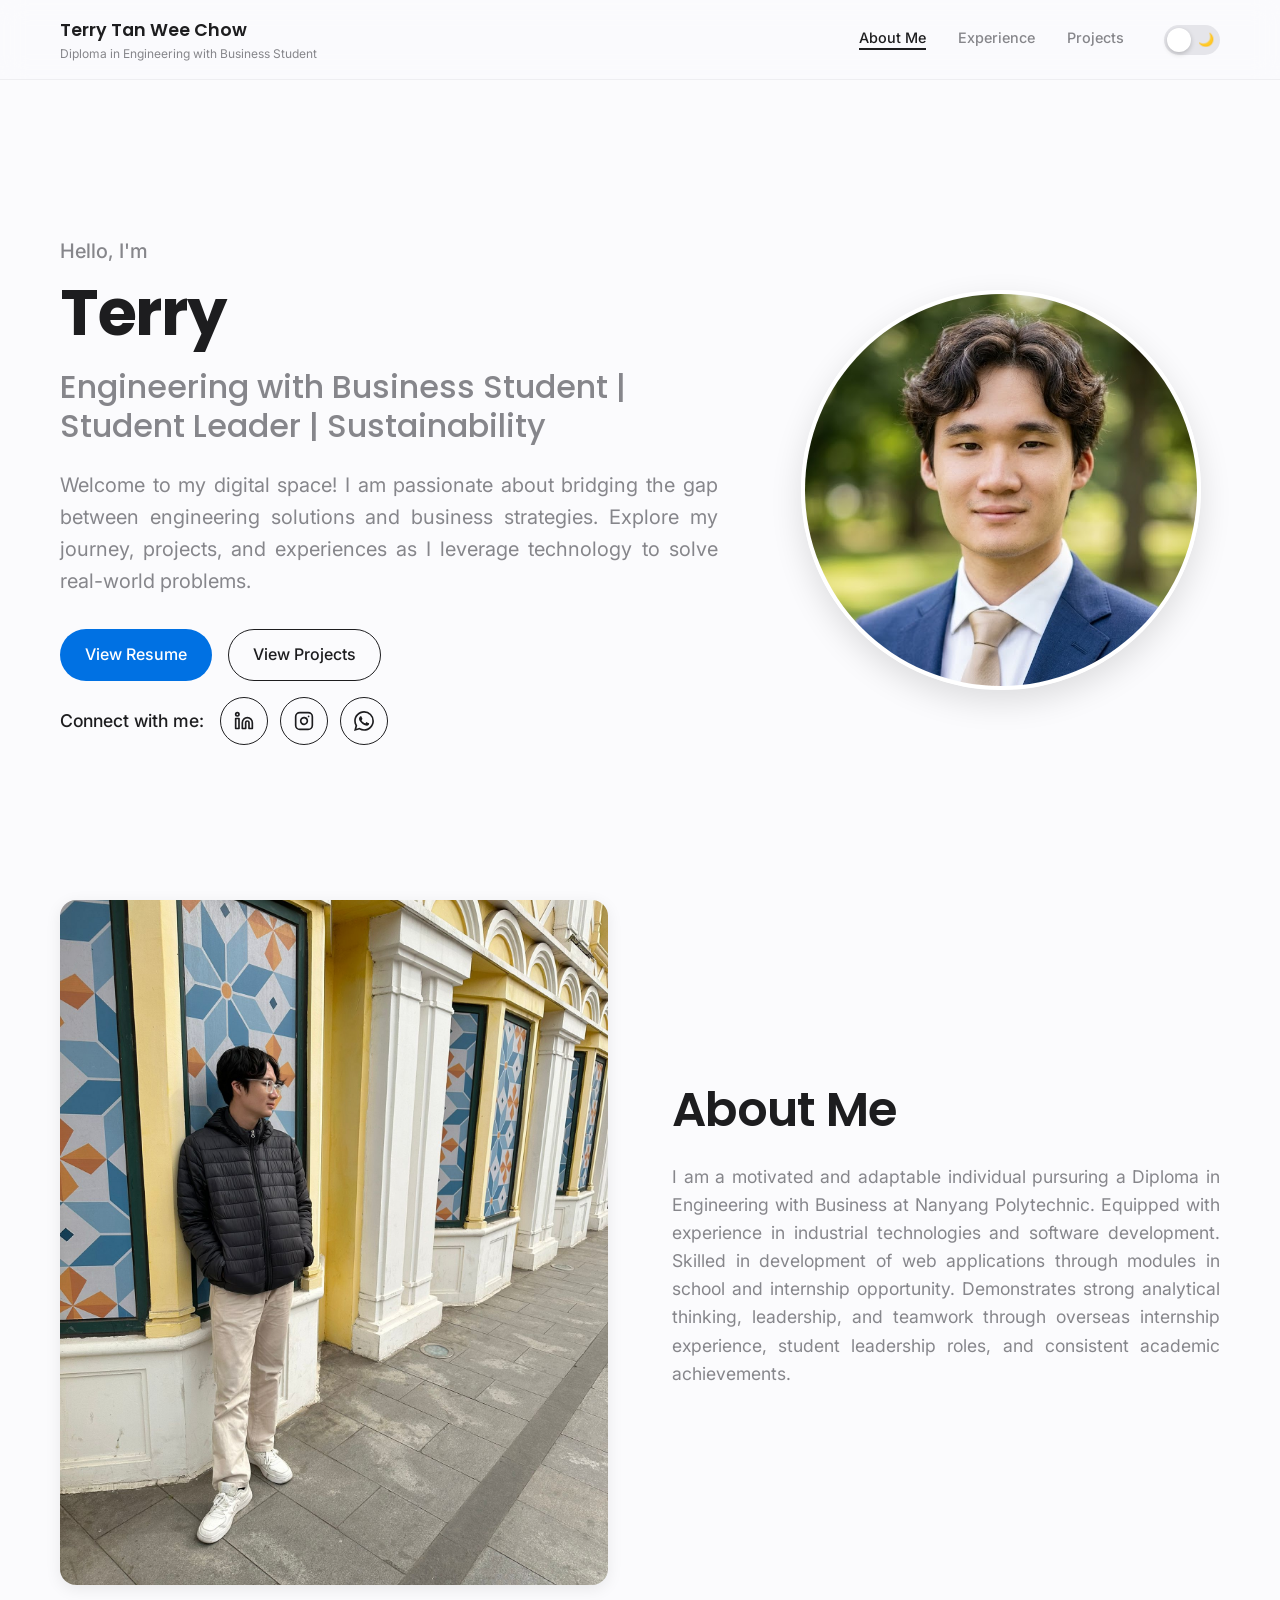
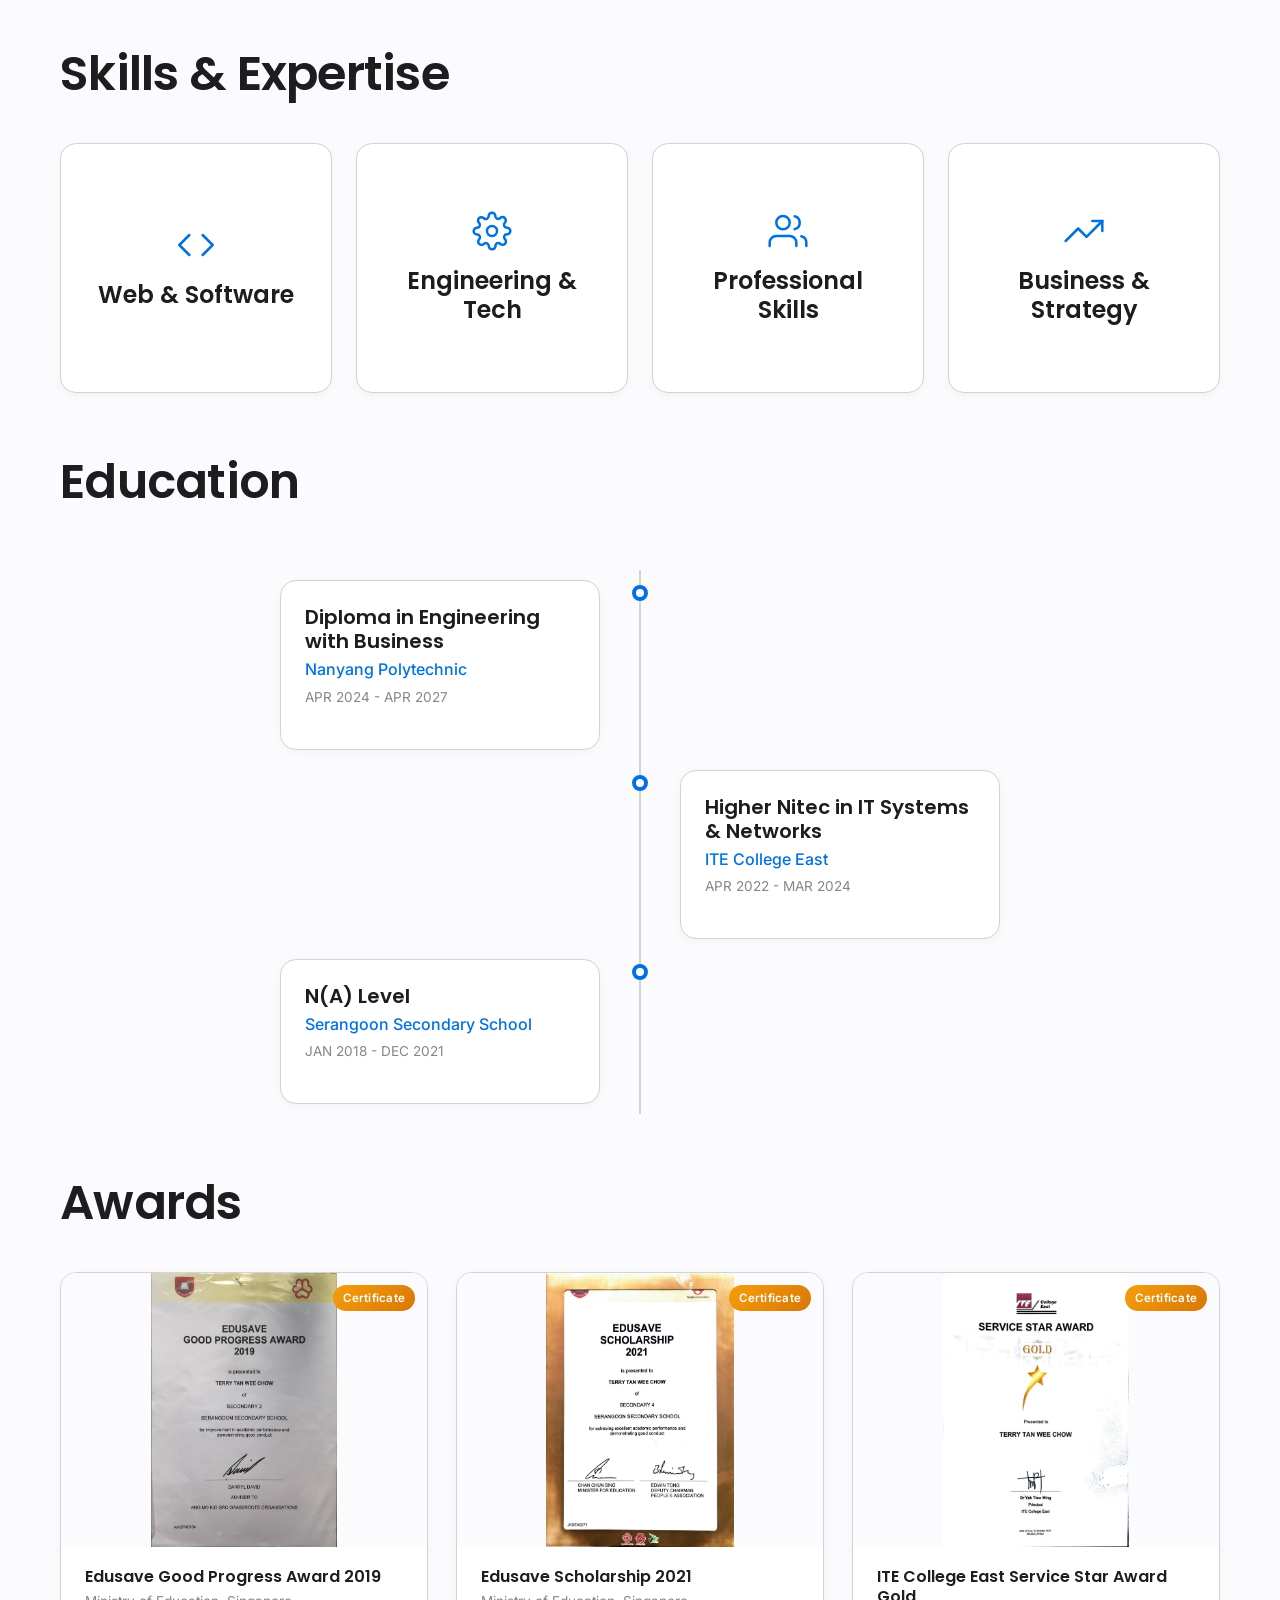
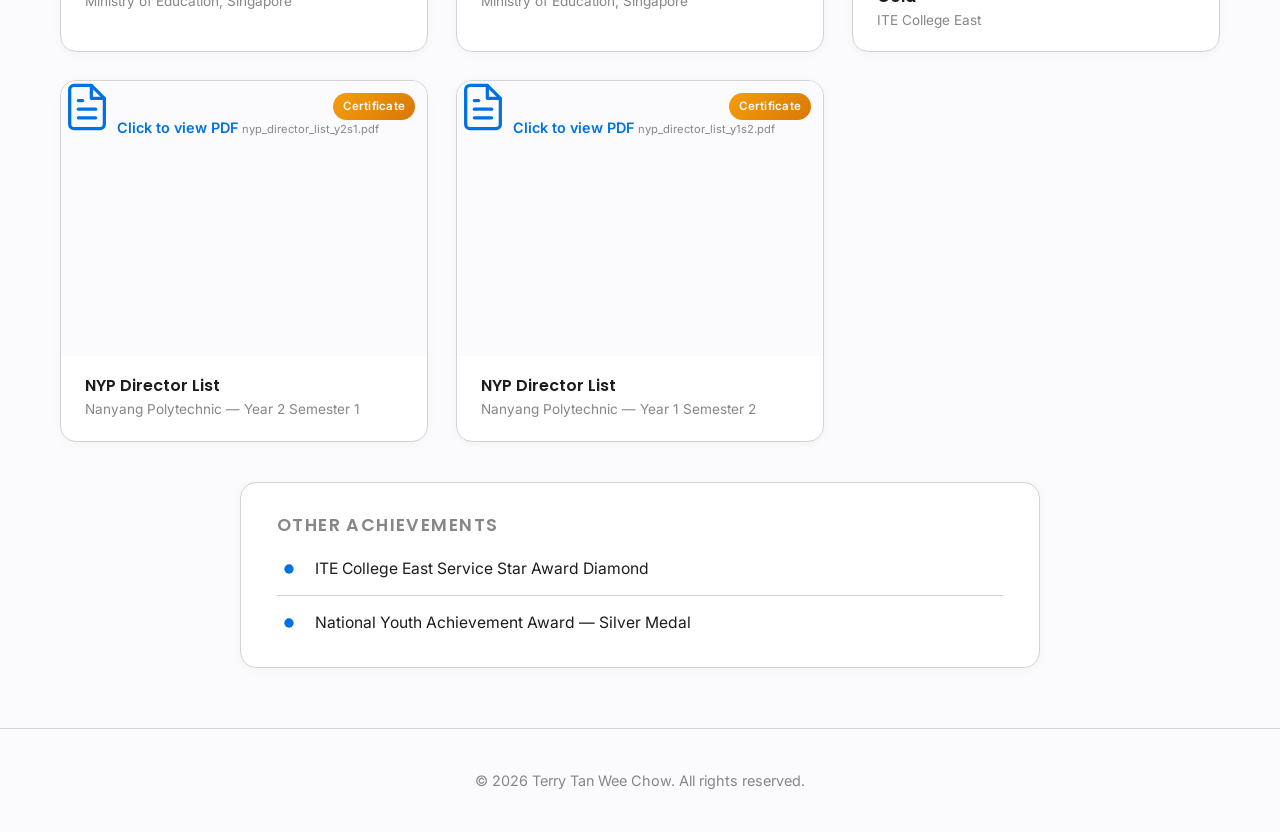
==== commit 4f32619b: "Replace hero image with professional headshot Swap the About Me hero photo from the casual auditoriu" ====
--- a/index.html
+++ b/index.html
@@ -89,7 +89,7 @@
         </div>
       </div>
       <div class="hero-image-wrapper fade-in delay-2">
-        <img src="style/images/Terry CV Photo.jpeg" alt="Profile Placeholder" class="hero-image" loading="lazy">
+        <img src="style/images/Terry_Professional_AI_Headshot.jpg" alt="Terry, professional headshot" class="hero-image" loading="lazy">
       </div>
     </div>
   </section>
--- a/style/style.css
+++ b/style/style.css
@@ -342,6 +342,7 @@
   width: 100%;
   height: 100%;
   object-fit: cover;
+  object-position: center 15%;
   transition: transform 0.5s ease;
 }
 
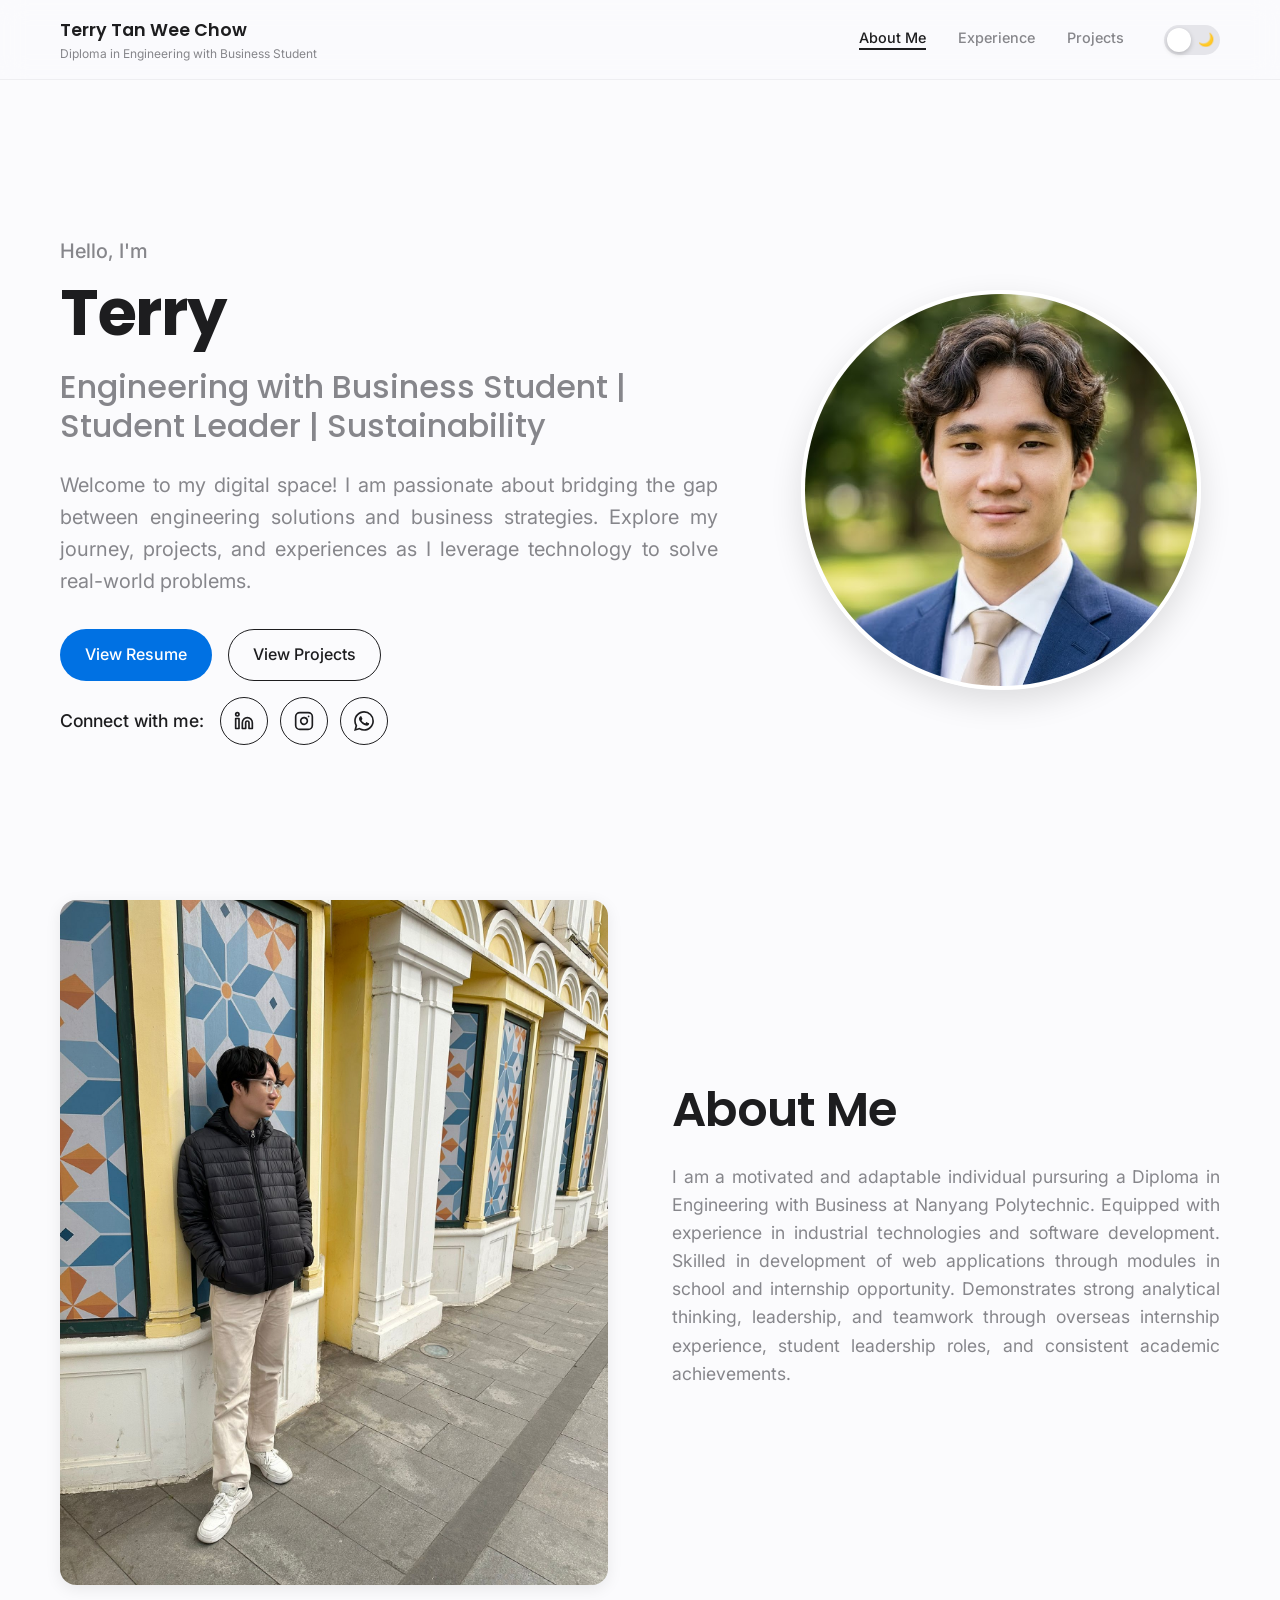
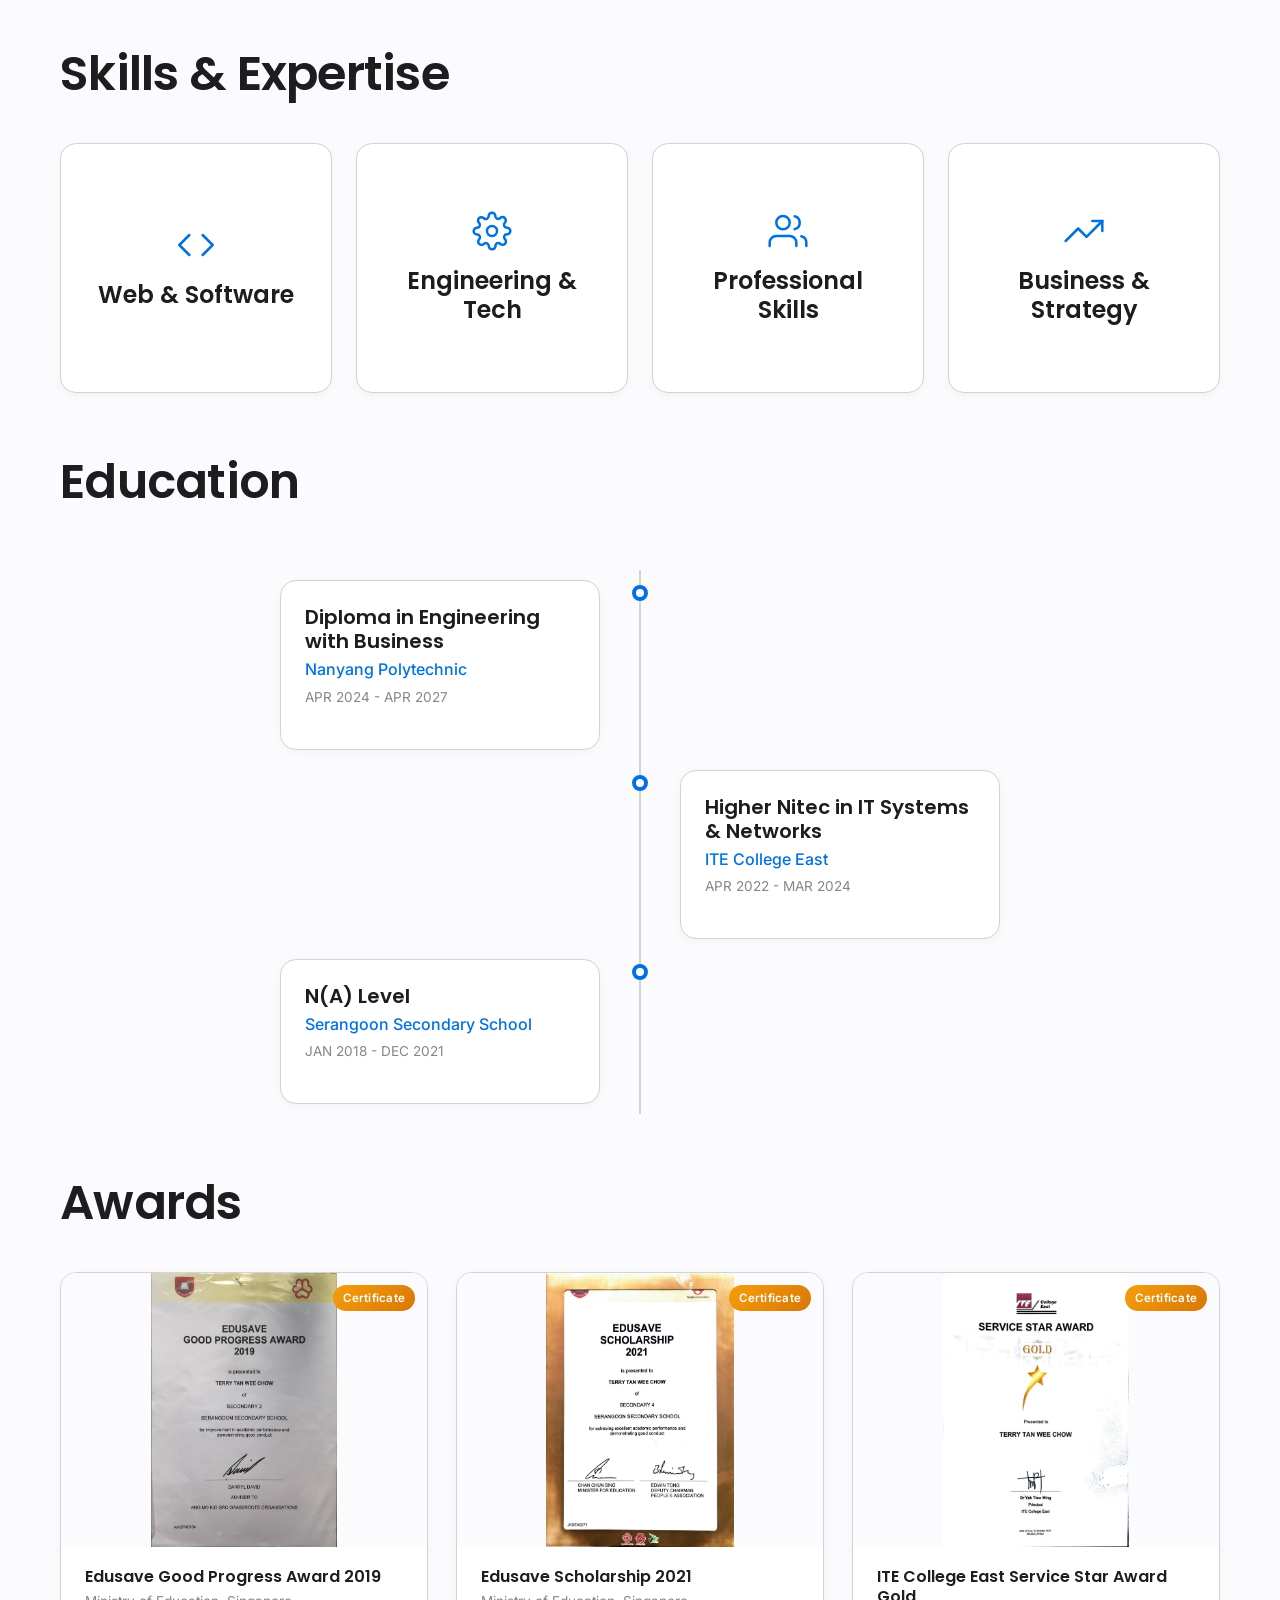
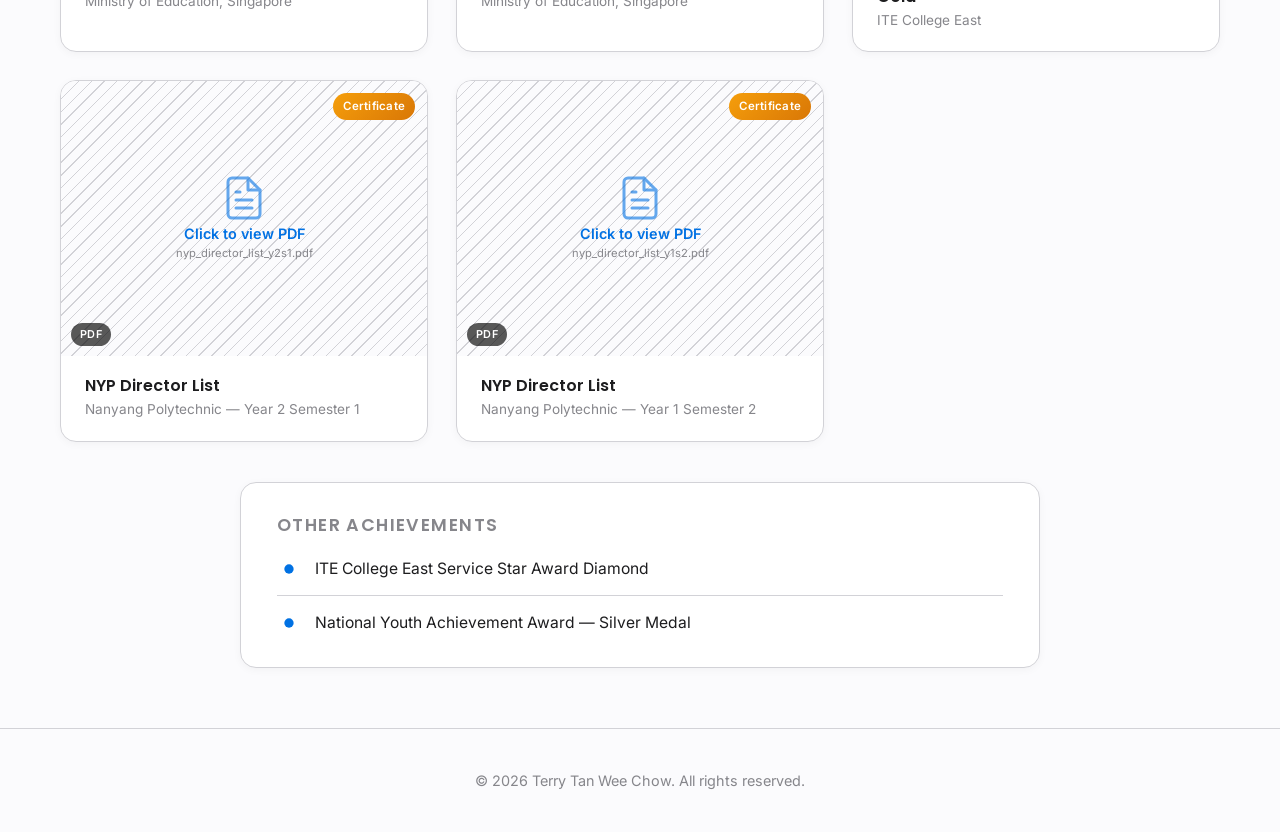
==== commit 44725133: "Show PDF award certificates as live thumbnails on Awards cards The two NYP Director List cards previ" ====
--- a/index.html
+++ b/index.html
@@ -337,16 +337,21 @@
         <div class="award-cert-photo-wrapper award-cert-pdf-wrapper"
           onclick="openPdfLightbox('style/images/nyp_director_list_y2s1.pdf')" role="button" tabindex="0"
           aria-label="View NYP Director List Year 2 Semester 1 PDF">
-          <svg width="52" height="52" viewBox="0 0 24 24" fill="none" stroke="currentColor" stroke-width="1.5"
-            stroke-linecap="round" stroke-linejoin="round" style="color: var(--accent-color);">
-            <path d="M14 2H6a2 2 0 0 0-2 2v16a2 2 0 0 0 2 2h12a2 2 0 0 0 2-2V8z"></path>
-            <polyline points="14 2 14 8 20 8"></polyline>
-            <line x1="16" y1="13" x2="8" y2="13"></line>
-            <line x1="16" y1="17" x2="8" y2="17"></line>
-            <polyline points="10 9 9 9 8 9"></polyline>
-          </svg>
-          <span class="award-pdf-label">Click to view PDF</span>
-          <span class="award-pdf-filename">nyp_director_list_y2s1.pdf</span>
+          <canvas class="award-cert-photo award-cert-pdf-canvas" data-pdf="style/images/nyp_director_list_y2s1.pdf"
+            aria-hidden="true"></canvas>
+          <div class="award-cert-placeholder award-pdf-placeholder">
+            <svg width="48" height="48" viewBox="0 0 24 24" fill="none" stroke="currentColor" stroke-width="1.5"
+              stroke-linecap="round" stroke-linejoin="round" style="color: var(--accent-color); opacity: 0.6;">
+              <path d="M14 2H6a2 2 0 0 0-2 2v16a2 2 0 0 0 2 2h12a2 2 0 0 0 2-2V8z"></path>
+              <polyline points="14 2 14 8 20 8"></polyline>
+              <line x1="16" y1="13" x2="8" y2="13"></line>
+              <line x1="16" y1="17" x2="8" y2="17"></line>
+              <polyline points="10 9 9 9 8 9"></polyline>
+            </svg>
+            <span class="award-pdf-label">Click to view PDF</span>
+            <span class="award-pdf-filename">nyp_director_list_y2s1.pdf</span>
+          </div>
+          <span class="award-pdf-tag">PDF</span>
         </div>
         <div class="award-cert-info">
           <h4 class="award-cert-title">NYP Director List</h4>
@@ -360,16 +365,21 @@
         <div class="award-cert-photo-wrapper award-cert-pdf-wrapper"
           onclick="openPdfLightbox('style/images/nyp_director_list_y1s2.pdf')" role="button" tabindex="0"
           aria-label="View NYP Director List Year 1 Semester 2 PDF">
-          <svg width="52" height="52" viewBox="0 0 24 24" fill="none" stroke="currentColor" stroke-width="1.5"
-            stroke-linecap="round" stroke-linejoin="round" style="color: var(--accent-color);">
-            <path d="M14 2H6a2 2 0 0 0-2 2v16a2 2 0 0 0 2 2h12a2 2 0 0 0 2-2V8z"></path>
-            <polyline points="14 2 14 8 20 8"></polyline>
-            <line x1="16" y1="13" x2="8" y2="13"></line>
-            <line x1="16" y1="17" x2="8" y2="17"></line>
-            <polyline points="10 9 9 9 8 9"></polyline>
-          </svg>
-          <span class="award-pdf-label">Click to view PDF</span>
-          <span class="award-pdf-filename">nyp_director_list_y1s2.pdf</span>
+          <canvas class="award-cert-photo award-cert-pdf-canvas" data-pdf="style/images/nyp_director_list_y1s2.pdf"
+            aria-hidden="true"></canvas>
+          <div class="award-cert-placeholder award-pdf-placeholder">
+            <svg width="48" height="48" viewBox="0 0 24 24" fill="none" stroke="currentColor" stroke-width="1.5"
+              stroke-linecap="round" stroke-linejoin="round" style="color: var(--accent-color); opacity: 0.6;">
+              <path d="M14 2H6a2 2 0 0 0-2 2v16a2 2 0 0 0 2 2h12a2 2 0 0 0 2-2V8z"></path>
+              <polyline points="14 2 14 8 20 8"></polyline>
+              <line x1="16" y1="13" x2="8" y2="13"></line>
+              <line x1="16" y1="17" x2="8" y2="17"></line>
+              <polyline points="10 9 9 9 8 9"></polyline>
+            </svg>
+            <span class="award-pdf-label">Click to view PDF</span>
+            <span class="award-pdf-filename">nyp_director_list_y1s2.pdf</span>
+          </div>
+          <span class="award-pdf-tag">PDF</span>
         </div>
         <div class="award-cert-info">
           <h4 class="award-cert-title">NYP Director List</h4>
@@ -485,6 +495,38 @@
     }
     document.addEventListener('keydown', e => { if (e.key === 'Escape') closeLightbox(); });
   </script>
+  <!-- PDF certificate thumbnails: render page 1 of each PDF onto its card, -->
+  <!-- so PDF certificates preview like the image ones. Falls back to the -->
+  <!-- "Click to view PDF" placeholder if the library can't load/render. -->
+  <script type="module">
+    import * as pdfjsLib from 'https://cdn.jsdelivr.net/npm/pdfjs-dist@4.0.379/build/pdf.min.mjs';
+    pdfjsLib.GlobalWorkerOptions.workerSrc =
+      'https://cdn.jsdelivr.net/npm/pdfjs-dist@4.0.379/build/pdf.worker.min.mjs';
+
+    async function renderPdfThumbnail(canvas) {
+      const url = canvas.dataset.pdf;
+      const wrapper = canvas.closest('.award-cert-photo-wrapper');
+      const placeholder = wrapper ? wrapper.querySelector('.award-pdf-placeholder') : null;
+      try {
+        const pdf = await pdfjsLib.getDocument(url).promise;
+        const page = await pdf.getPage(1);
+        const baseViewport = page.getViewport({ scale: 1 });
+        const targetWidth = (wrapper?.clientWidth || 400) * (window.devicePixelRatio || 1) * 1.5;
+        const viewport = page.getViewport({ scale: targetWidth / baseViewport.width });
+        canvas.width = viewport.width;
+        canvas.height = viewport.height;
+        await page.render({ canvasContext: canvas.getContext('2d'), viewport }).promise;
+        canvas.classList.add('is-loaded');
+        if (placeholder) placeholder.style.display = 'none';
+      } catch (err) {
+        // Library failed to load or render (e.g. offline) — the existing
+        // "Click to view PDF" placeholder stays visible and still works.
+        console.error('PDF thumbnail render failed for', url, err);
+      }
+    }
+
+    document.querySelectorAll('.award-cert-pdf-canvas').forEach(renderPdfThumbnail);
+  </script>
   <script src="style/theme.js"></script>
 </body>
 
--- a/style/style.css
+++ b/style/style.css
@@ -1065,6 +1065,31 @@
   cursor: pointer;
 }
 
+/* PDF thumbnail canvas: hidden until page 1 has rendered, so the
+   "Click to view PDF" placeholder shows as a fallback until then. */
+.award-cert-pdf-canvas {
+  display: none;
+}
+
+.award-cert-pdf-canvas.is-loaded {
+  display: block;
+}
+
+.award-pdf-tag {
+  position: absolute;
+  bottom: 10px;
+  left: 10px;
+  background: rgba(0, 0, 0, 0.65);
+  color: #fff;
+  font-size: 0.68rem;
+  font-weight: 600;
+  letter-spacing: 0.03em;
+  padding: 3px 9px;
+  border-radius: var(--radius-full);
+  z-index: 2;
+  pointer-events: none;
+}
+
 .award-pdf-link {
   display: flex;
   flex-direction: column;
